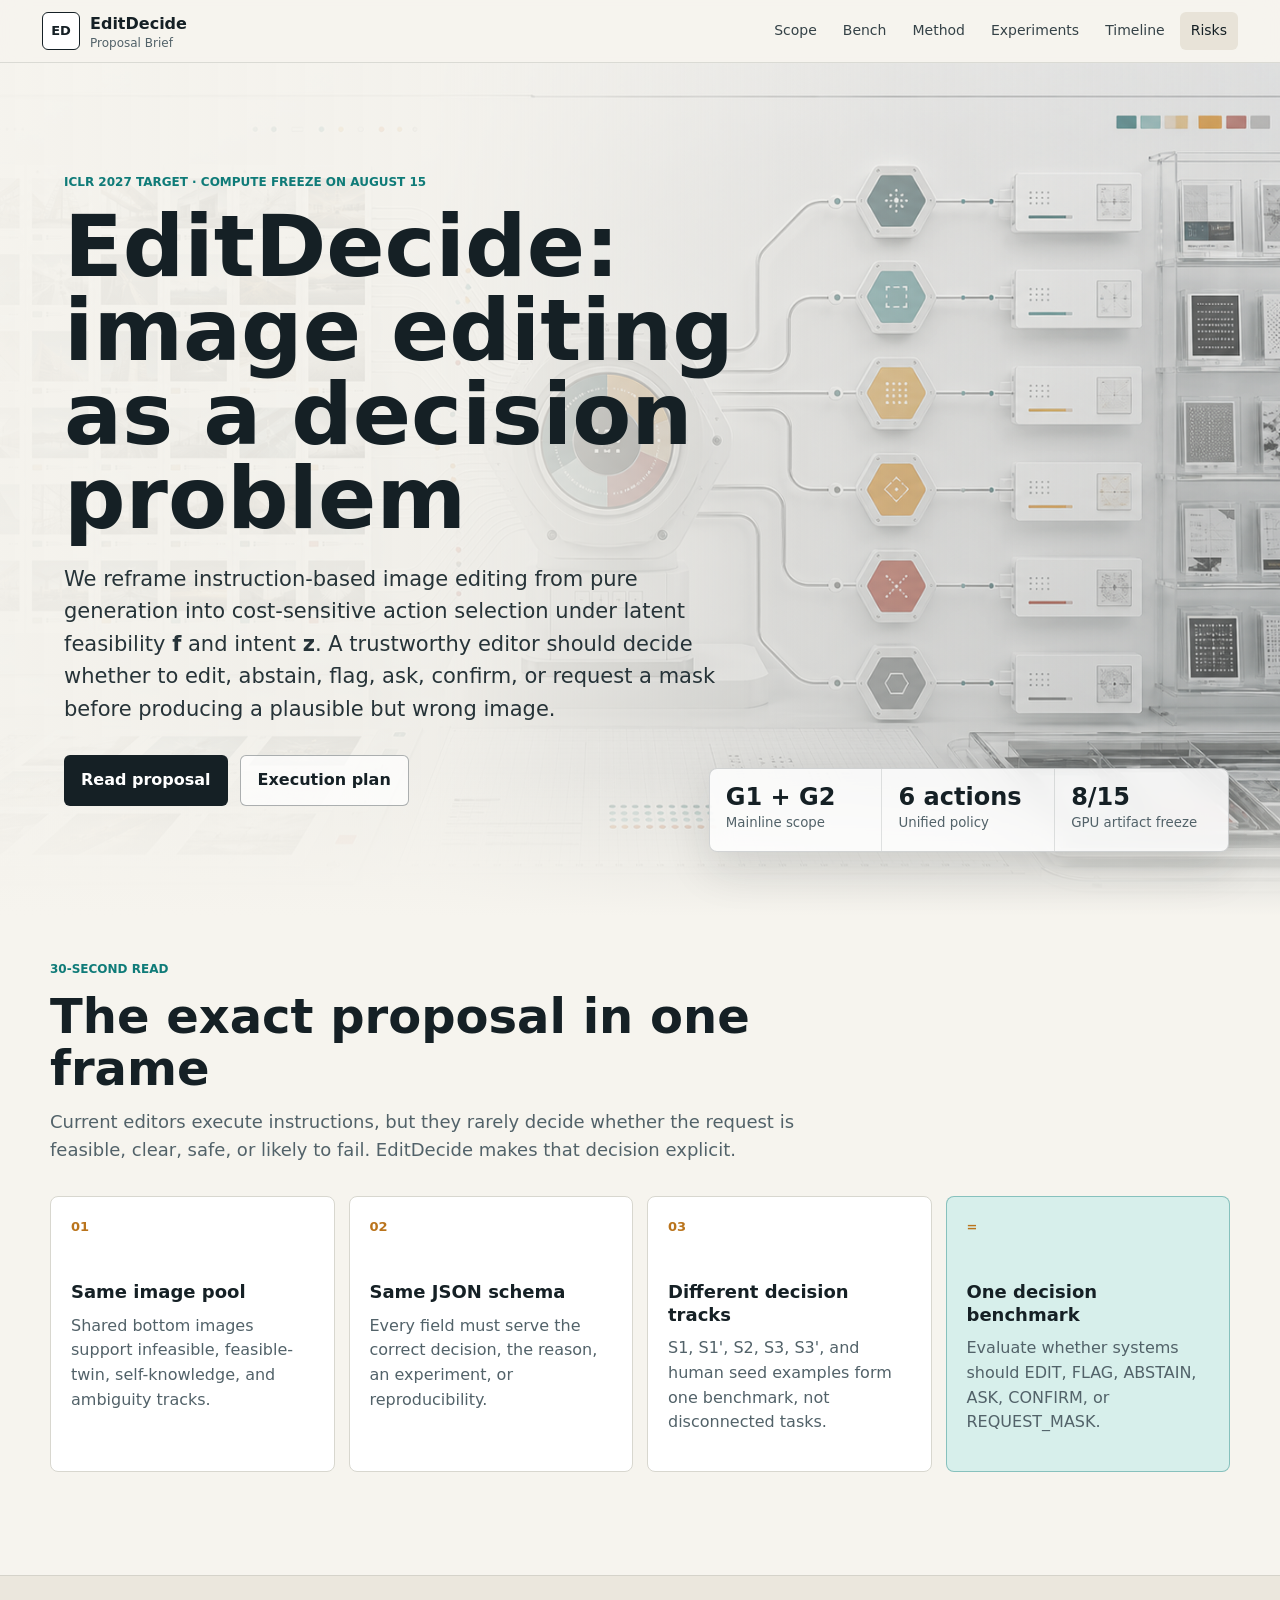
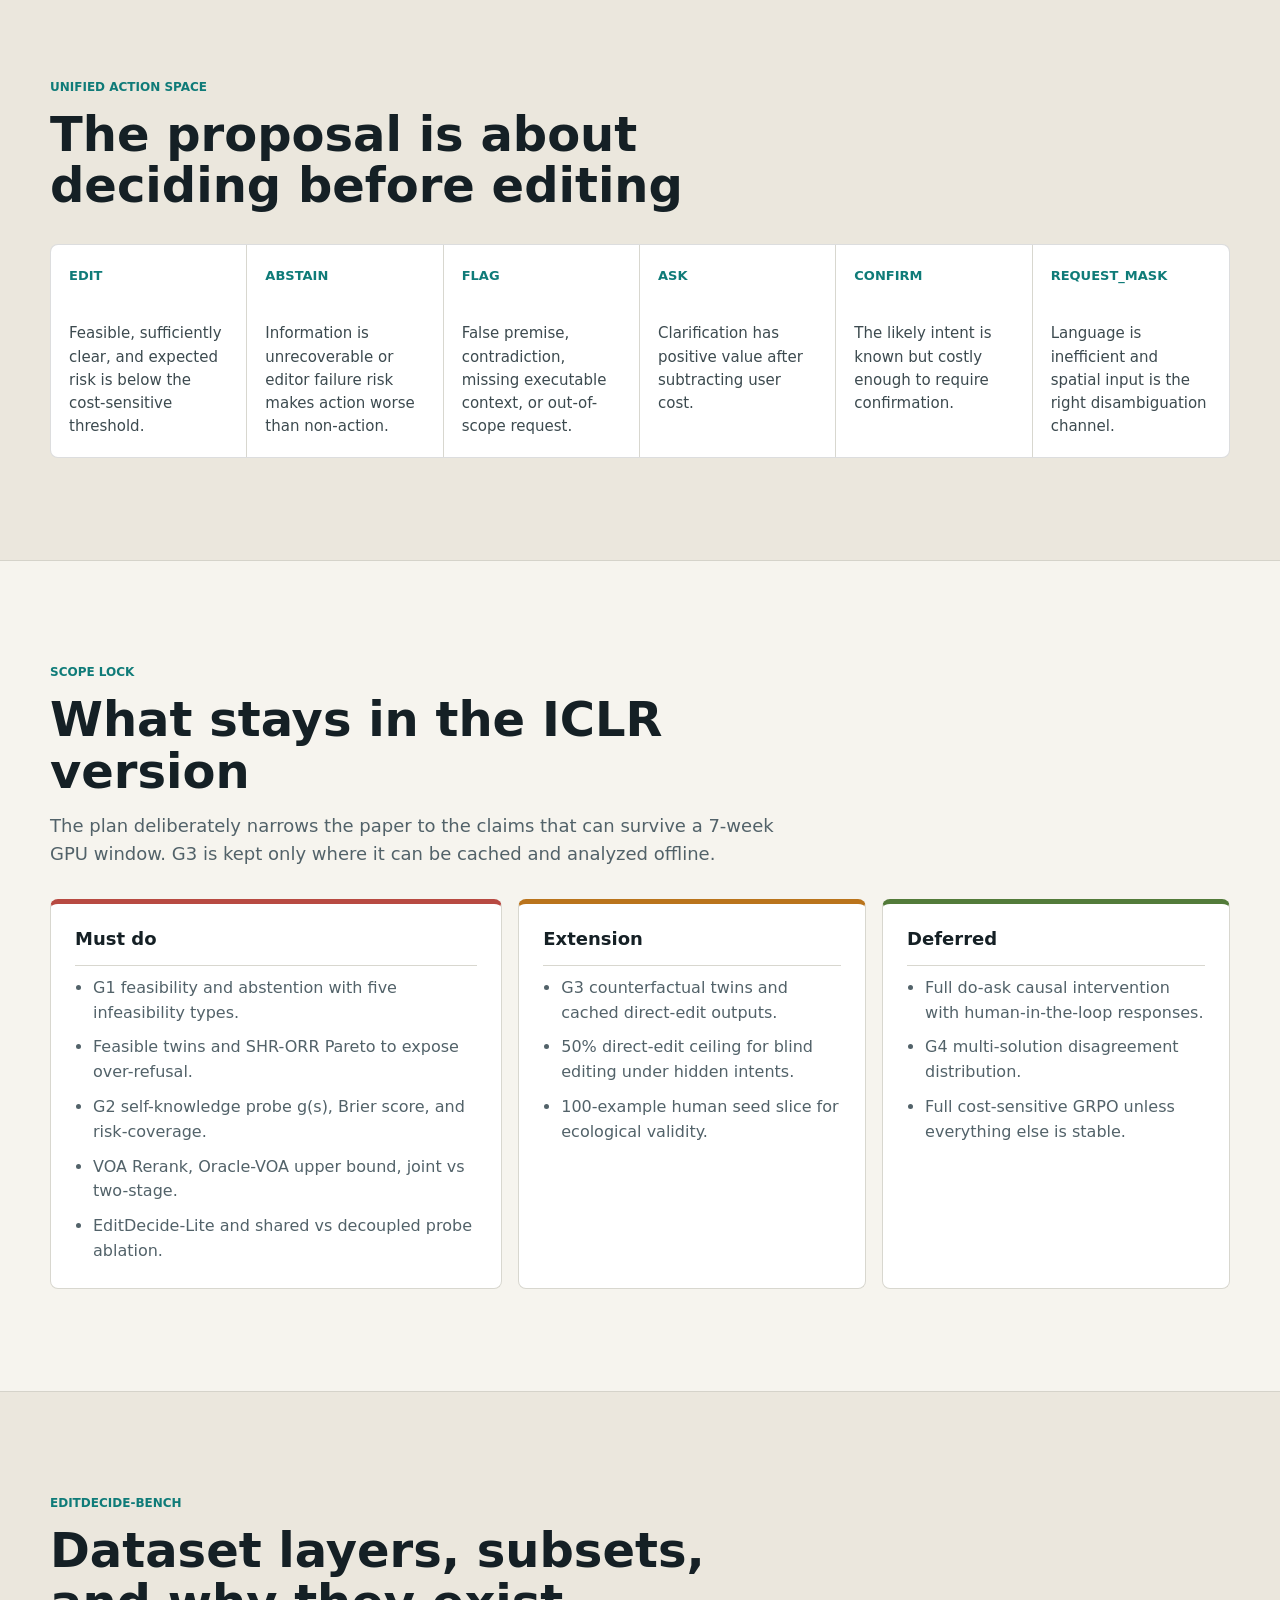
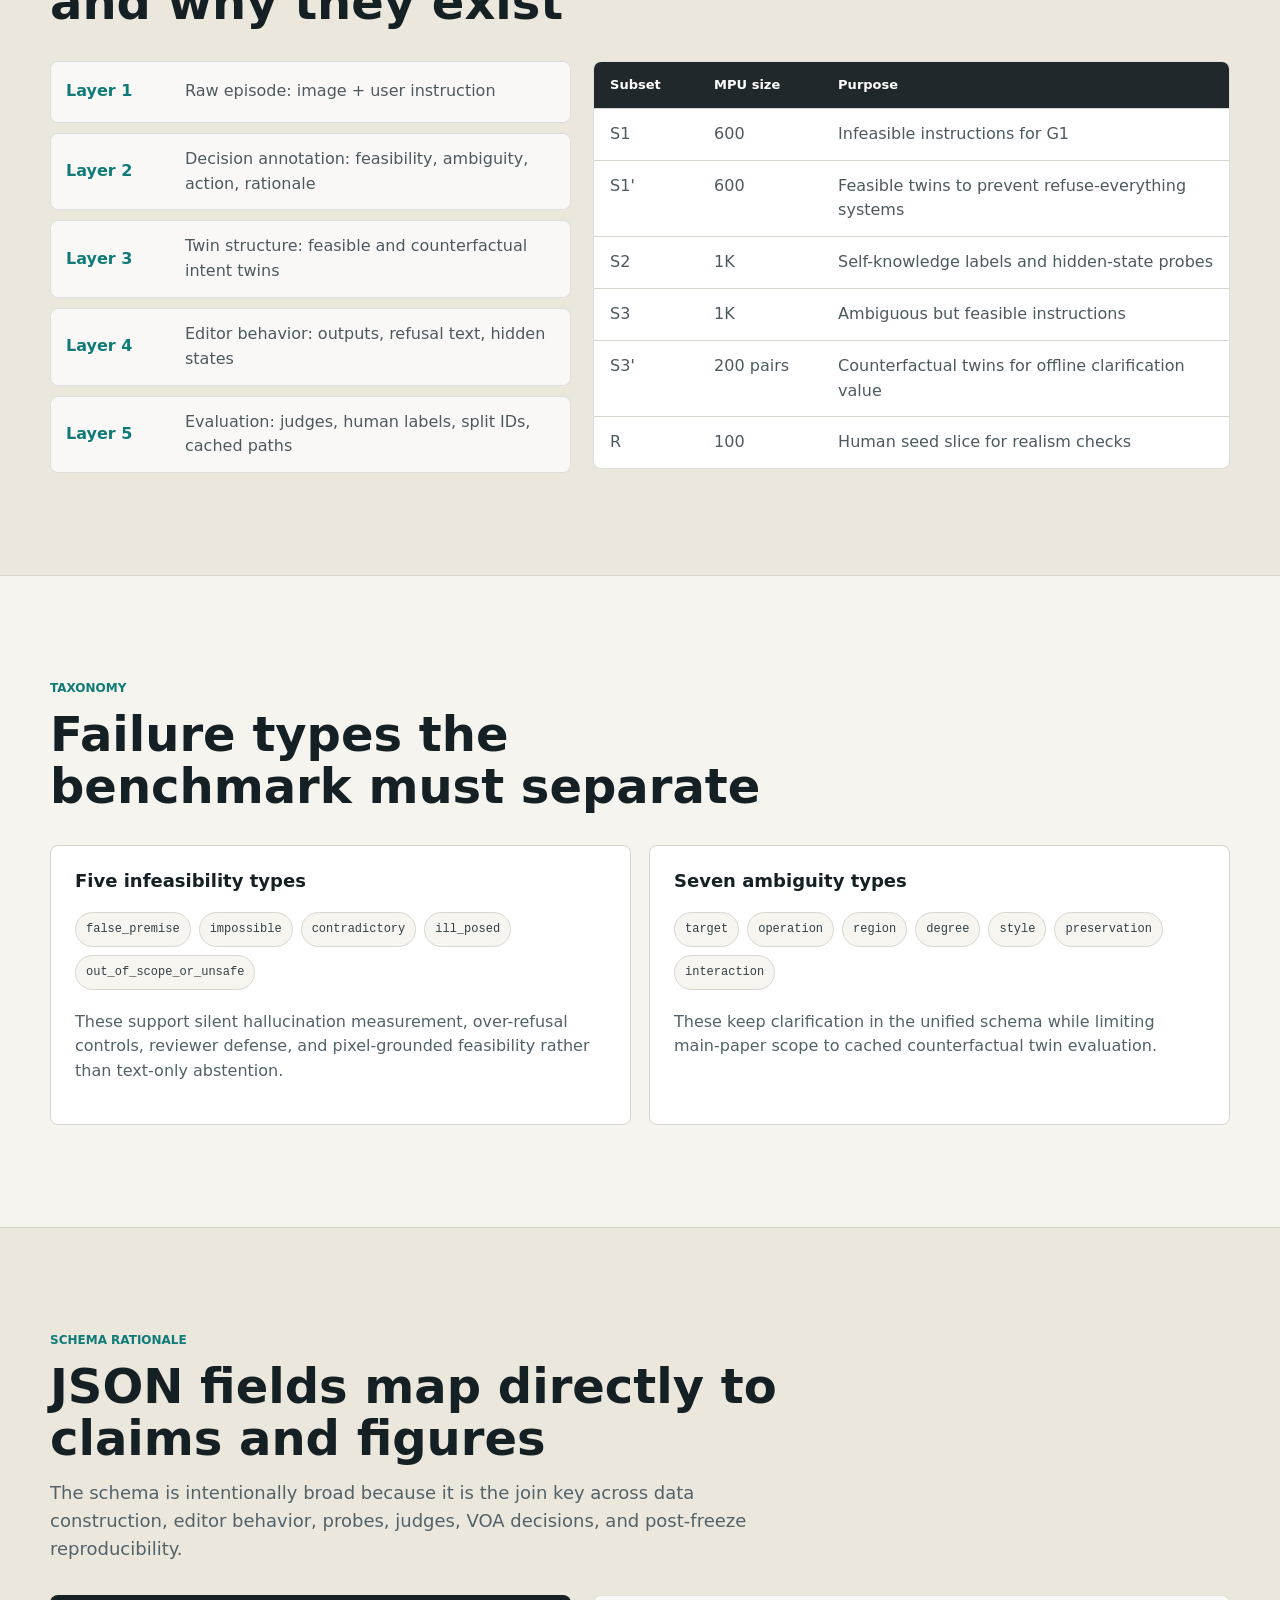
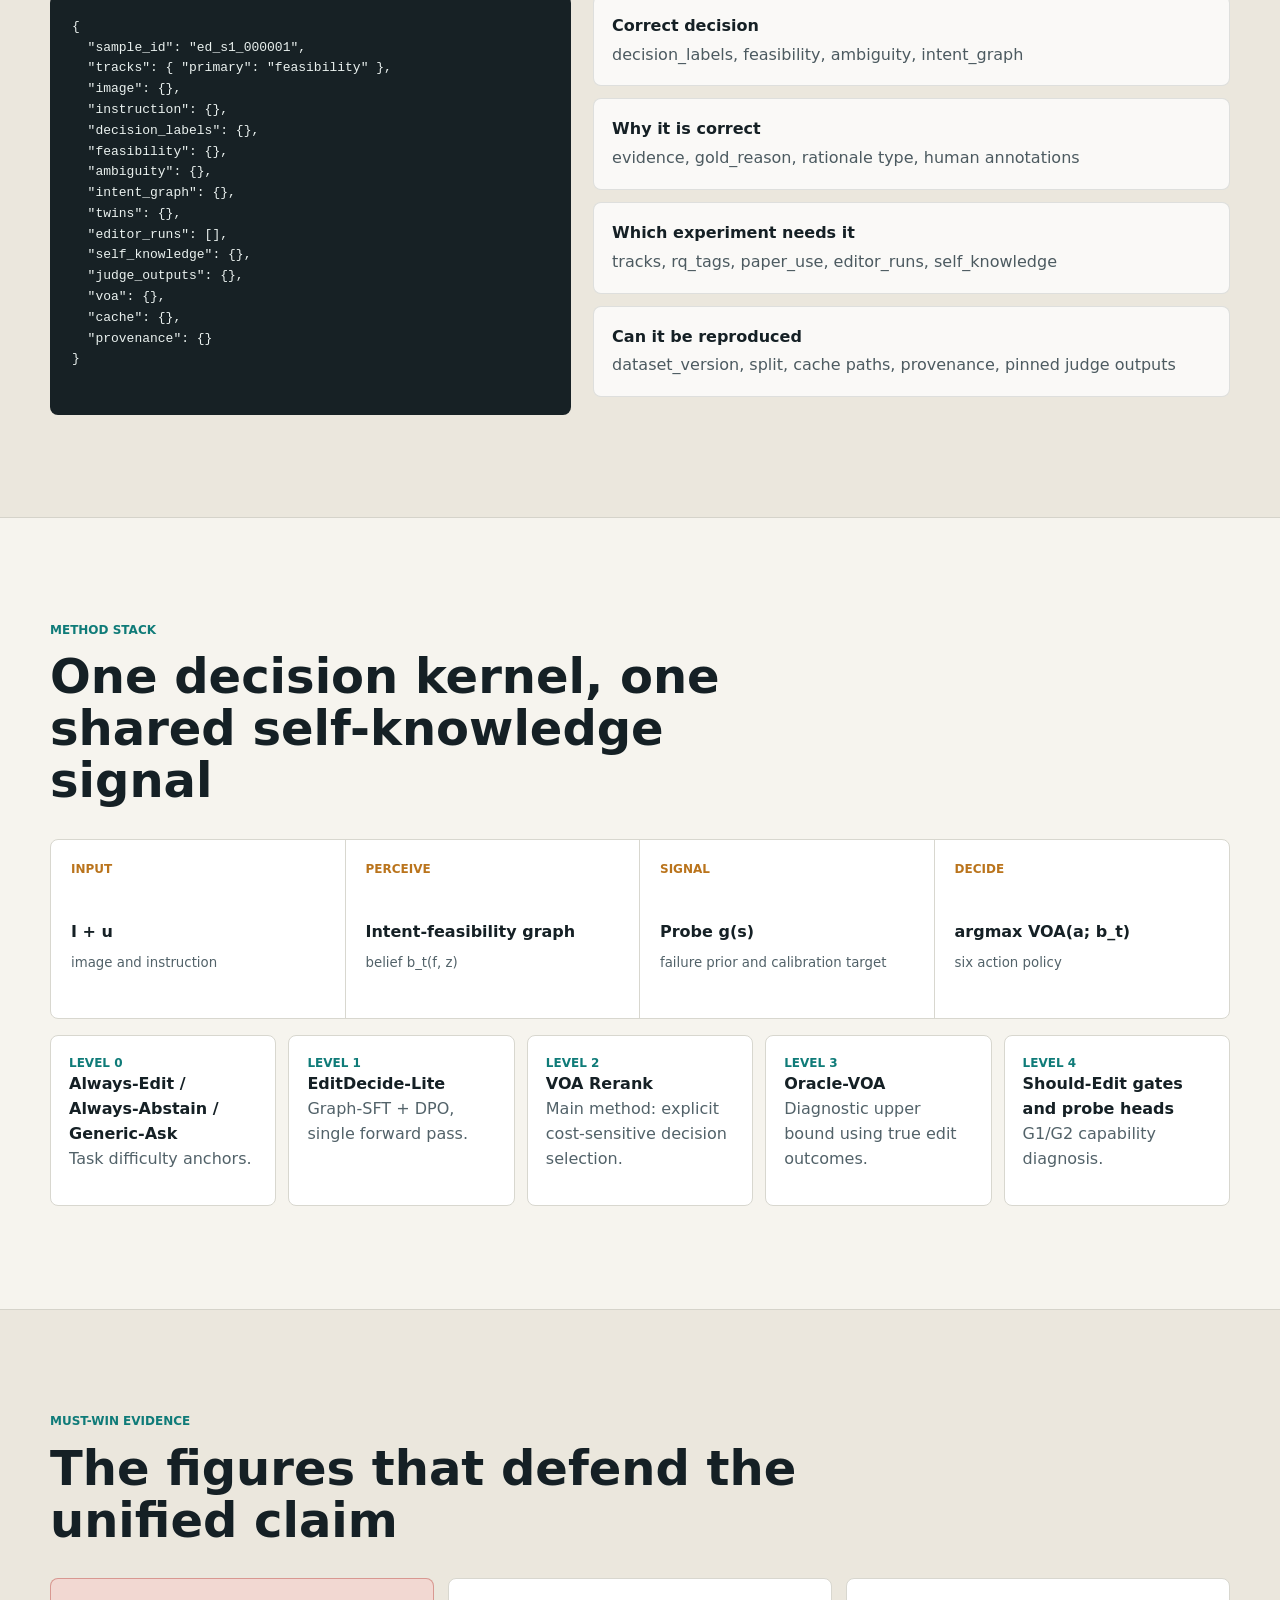
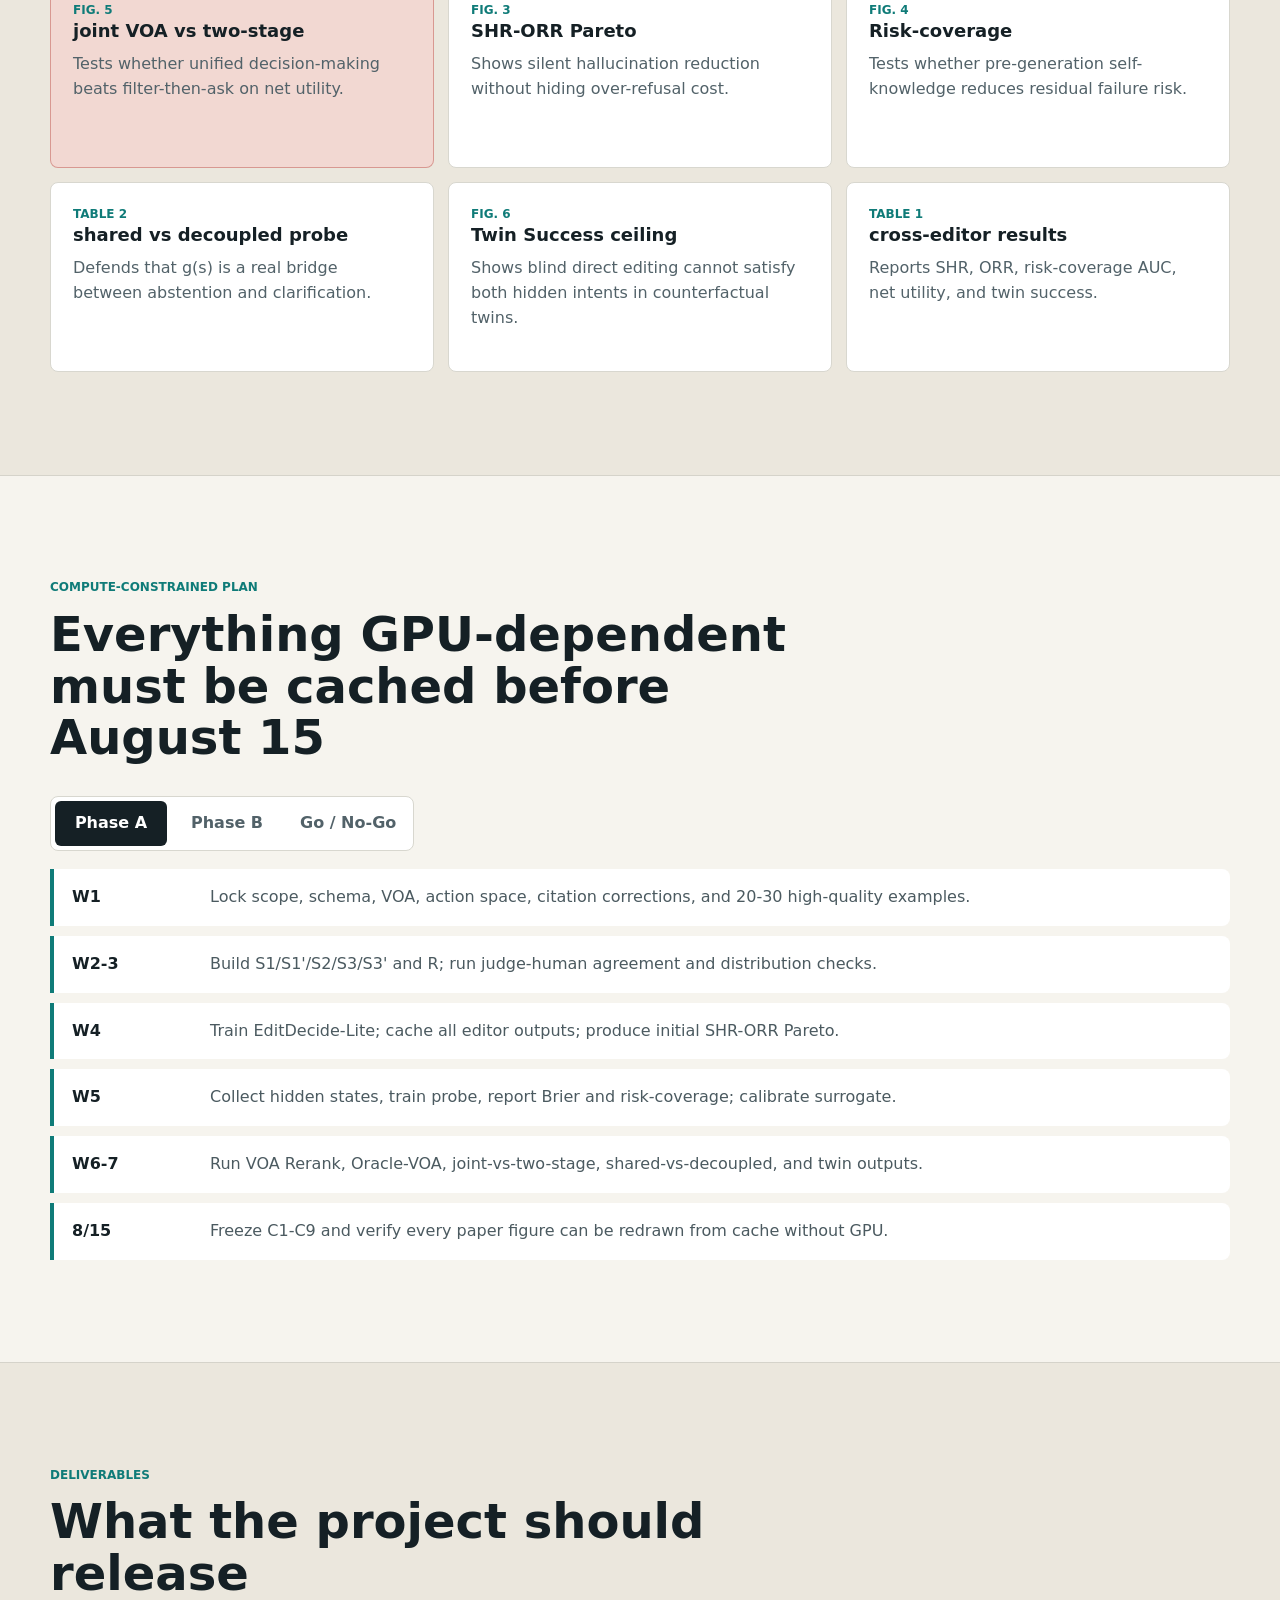
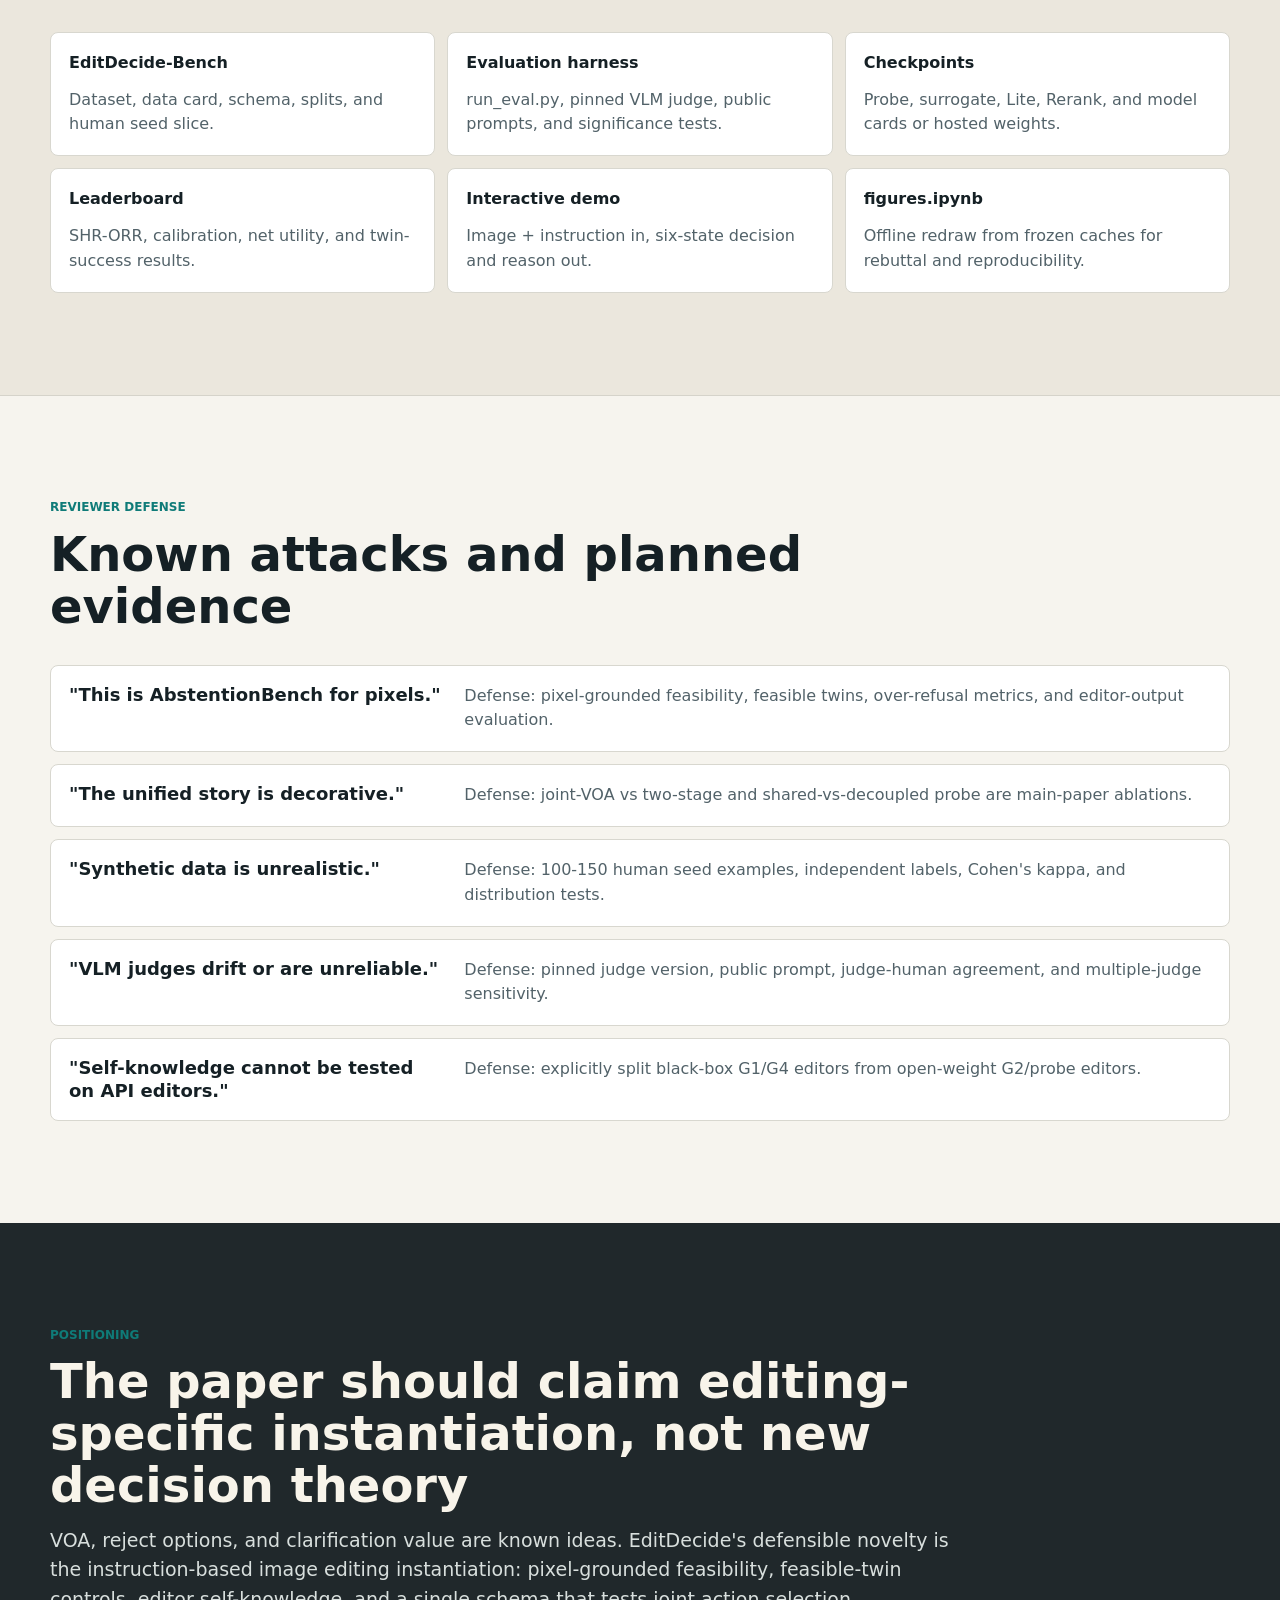
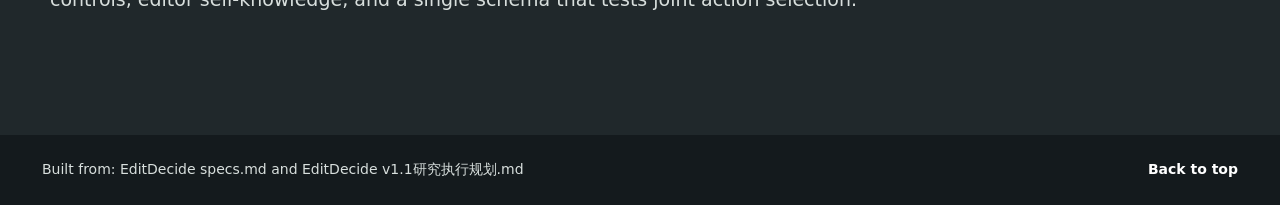
==== index.html @ 98b5509b "Publish EditDecide proposal site" ====
<!doctype html>
<html lang="en">
  <head>
    <meta charset="utf-8" />
    <meta name="viewport" content="width=device-width, initial-scale=1" />
    <title>EditDecide Proposal</title>
    <meta
      name="description"
      content="EditDecide proposal showcase: recasting instruction-based image editing as cost-sensitive decision-making."
    />
    <link rel="stylesheet" href="styles.css" />
  </head>
  <body>
    <header class="topbar">
      <a class="brand" href="#top" aria-label="EditDecide home">
        <span class="brand-mark">ED</span>
        <span>
          <strong>EditDecide</strong>
          <small>Proposal Brief</small>
        </span>
      </a>
      <nav class="nav" aria-label="Primary navigation">
        <a href="#scope">Scope</a>
        <a href="#bench">Bench</a>
        <a href="#method">Method</a>
        <a href="#experiments">Experiments</a>
        <a href="#timeline">Timeline</a>
        <a href="#risks">Risks</a>
      </nav>
      <button class="menu-button" type="button" aria-label="Open navigation" aria-expanded="false">
        <span></span><span></span><span></span>
      </button>
    </header>

    <main id="top">
      <section class="hero" aria-labelledby="hero-title">
        <img src="assets/editdecide-system-visual.png" alt="" class="hero-image" />
        <div class="hero-overlay"></div>
        <div class="hero-content">
          <p class="kicker">ICLR 2027 target · compute freeze on August 15</p>
          <h1 id="hero-title">EditDecide: image editing as a decision problem</h1>
          <p class="hero-copy">
            We reframe instruction-based image editing from pure generation into cost-sensitive
            action selection under latent feasibility <strong>f</strong> and intent <strong>z</strong>.
            A trustworthy editor should decide whether to edit, abstain, flag, ask, confirm, or
            request a mask before producing a plausible but wrong image.
          </p>
          <div class="hero-actions" aria-label="Proposal highlights">
            <a class="primary-link" href="#story">Read proposal</a>
            <a class="secondary-link" href="#timeline">Execution plan</a>
          </div>
        </div>
        <aside class="hero-panel" aria-label="Current project constraints">
          <div>
            <span class="metric">G1 + G2</span>
            <small>Mainline scope</small>
          </div>
          <div>
            <span class="metric">6 actions</span>
            <small>Unified policy</small>
          </div>
          <div>
            <span class="metric">8/15</span>
            <small>GPU artifact freeze</small>
          </div>
        </aside>
      </section>

      <section class="section section-tight" id="story">
        <div class="section-heading">
          <p class="eyebrow">30-second read</p>
          <h2>The exact proposal in one frame</h2>
          <p>
            Current editors execute instructions, but they rarely decide whether the request is
            feasible, clear, safe, or likely to fail. EditDecide makes that decision explicit.
          </p>
        </div>

        <div class="flow-grid" aria-label="EditDecide core formula">
          <div class="flow-card">
            <span class="flow-index">01</span>
            <h3>Same image pool</h3>
            <p>Shared bottom images support infeasible, feasible-twin, self-knowledge, and ambiguity tracks.</p>
          </div>
          <div class="flow-card">
            <span class="flow-index">02</span>
            <h3>Same JSON schema</h3>
            <p>Every field must serve the correct decision, the reason, an experiment, or reproducibility.</p>
          </div>
          <div class="flow-card">
            <span class="flow-index">03</span>
            <h3>Different decision tracks</h3>
            <p>S1, S1', S2, S3, S3', and human seed examples form one benchmark, not disconnected tasks.</p>
          </div>
          <div class="flow-card result">
            <span class="flow-index">=</span>
            <h3>One decision benchmark</h3>
            <p>Evaluate whether systems should EDIT, FLAG, ABSTAIN, ASK, CONFIRM, or REQUEST_MASK.</p>
          </div>
        </div>
      </section>

      <section class="section band" id="decision-space">
        <div class="section-heading">
          <p class="eyebrow">Unified action space</p>
          <h2>The proposal is about deciding before editing</h2>
        </div>
        <div class="action-map">
          <article>
            <span>EDIT</span>
            <p>Feasible, sufficiently clear, and expected risk is below the cost-sensitive threshold.</p>
          </article>
          <article>
            <span>ABSTAIN</span>
            <p>Information is unrecoverable or editor failure risk makes action worse than non-action.</p>
          </article>
          <article>
            <span>FLAG</span>
            <p>False premise, contradiction, missing executable context, or out-of-scope request.</p>
          </article>
          <article>
            <span>ASK</span>
            <p>Clarification has positive value after subtracting user cost.</p>
          </article>
          <article>
            <span>CONFIRM</span>
            <p>The likely intent is known but costly enough to require confirmation.</p>
          </article>
          <article>
            <span>REQUEST_MASK</span>
            <p>Language is inefficient and spatial input is the right disambiguation channel.</p>
          </article>
        </div>
      </section>

      <section class="section" id="scope">
        <div class="section-heading">
          <p class="eyebrow">Scope lock</p>
          <h2>What stays in the ICLR version</h2>
          <p>
            The plan deliberately narrows the paper to the claims that can survive a 7-week GPU window.
            G3 is kept only where it can be cached and analyzed offline.
          </p>
        </div>
        <div class="scope-board">
          <article class="scope-column must">
            <h3>Must do</h3>
            <ul>
              <li>G1 feasibility and abstention with five infeasibility types.</li>
              <li>Feasible twins and SHR-ORR Pareto to expose over-refusal.</li>
              <li>G2 self-knowledge probe g(s), Brier score, and risk-coverage.</li>
              <li>VOA Rerank, Oracle-VOA upper bound, joint vs two-stage.</li>
              <li>EditDecide-Lite and shared vs decoupled probe ablation.</li>
            </ul>
          </article>
          <article class="scope-column stretch">
            <h3>Extension</h3>
            <ul>
              <li>G3 counterfactual twins and cached direct-edit outputs.</li>
              <li>50% direct-edit ceiling for blind editing under hidden intents.</li>
              <li>100-example human seed slice for ecological validity.</li>
            </ul>
          </article>
          <article class="scope-column later">
            <h3>Deferred</h3>
            <ul>
              <li>Full do-ask causal intervention with human-in-the-loop responses.</li>
              <li>G4 multi-solution disagreement distribution.</li>
              <li>Full cost-sensitive GRPO unless everything else is stable.</li>
            </ul>
          </article>
        </div>
      </section>

      <section class="section band" id="bench">
        <div class="section-heading">
          <p class="eyebrow">EditDecide-Bench</p>
          <h2>Dataset layers, subsets, and why they exist</h2>
        </div>
        <div class="split-layout">
          <div class="layers">
            <div><strong>Layer 1</strong><span>Raw episode: image + user instruction</span></div>
            <div><strong>Layer 2</strong><span>Decision annotation: feasibility, ambiguity, action, rationale</span></div>
            <div><strong>Layer 3</strong><span>Twin structure: feasible and counterfactual intent twins</span></div>
            <div><strong>Layer 4</strong><span>Editor behavior: outputs, refusal text, hidden states</span></div>
            <div><strong>Layer 5</strong><span>Evaluation: judges, human labels, split IDs, cached paths</span></div>
          </div>
          <div class="subset-table" role="table" aria-label="Benchmark subsets">
            <div class="table-row table-head" role="row">
              <span>Subset</span><span>MPU size</span><span>Purpose</span>
            </div>
            <div class="table-row" role="row"><span>S1</span><span>600</span><span>Infeasible instructions for G1</span></div>
            <div class="table-row" role="row"><span>S1'</span><span>600</span><span>Feasible twins to prevent refuse-everything systems</span></div>
            <div class="table-row" role="row"><span>S2</span><span>1K</span><span>Self-knowledge labels and hidden-state probes</span></div>
            <div class="table-row" role="row"><span>S3</span><span>1K</span><span>Ambiguous but feasible instructions</span></div>
            <div class="table-row" role="row"><span>S3'</span><span>200 pairs</span><span>Counterfactual twins for offline clarification value</span></div>
            <div class="table-row" role="row"><span>R</span><span>100</span><span>Human seed slice for realism checks</span></div>
          </div>
        </div>
      </section>

      <section class="section" id="taxonomy">
        <div class="section-heading">
          <p class="eyebrow">Taxonomy</p>
          <h2>Failure types the benchmark must separate</h2>
        </div>
        <div class="taxonomy-grid">
          <article>
            <h3>Five infeasibility types</h3>
            <div class="pill-list">
              <span>false_premise</span>
              <span>impossible</span>
              <span>contradictory</span>
              <span>ill_posed</span>
              <span>out_of_scope_or_unsafe</span>
            </div>
            <p>
              These support silent hallucination measurement, over-refusal controls, reviewer defense,
              and pixel-grounded feasibility rather than text-only abstention.
            </p>
          </article>
          <article>
            <h3>Seven ambiguity types</h3>
            <div class="pill-list">
              <span>target</span>
              <span>operation</span>
              <span>region</span>
              <span>degree</span>
              <span>style</span>
              <span>preservation</span>
              <span>interaction</span>
            </div>
            <p>
              These keep clarification in the unified schema while limiting main-paper scope to cached
              counterfactual twin evaluation.
            </p>
          </article>
        </div>
      </section>

      <section class="section band" id="schema">
        <div class="section-heading">
          <p class="eyebrow">Schema rationale</p>
          <h2>JSON fields map directly to claims and figures</h2>
          <p>
            The schema is intentionally broad because it is the join key across data construction,
            editor behavior, probes, judges, VOA decisions, and post-freeze reproducibility.
          </p>
        </div>
        <div class="schema-layout">
          <pre><code>{
  "sample_id": "ed_s1_000001",
  "tracks": { "primary": "feasibility" },
  "image": {},
  "instruction": {},
  "decision_labels": {},
  "feasibility": {},
  "ambiguity": {},
  "intent_graph": {},
  "twins": {},
  "editor_runs": [],
  "self_knowledge": {},
  "judge_outputs": {},
  "voa": {},
  "cache": {},
  "provenance": {}
}</code></pre>
          <div class="schema-notes">
            <article><strong>Correct decision</strong><span>decision_labels, feasibility, ambiguity, intent_graph</span></article>
            <article><strong>Why it is correct</strong><span>evidence, gold_reason, rationale type, human annotations</span></article>
            <article><strong>Which experiment needs it</strong><span>tracks, rq_tags, paper_use, editor_runs, self_knowledge</span></article>
            <article><strong>Can it be reproduced</strong><span>dataset_version, split, cache paths, provenance, pinned judge outputs</span></article>
          </div>
        </div>
      </section>

      <section class="section" id="method">
        <div class="section-heading">
          <p class="eyebrow">Method stack</p>
          <h2>One decision kernel, one shared self-knowledge signal</h2>
        </div>
        <div class="method-pipeline" aria-label="EditDecide method pipeline">
          <div><span>Input</span><strong>I + u</strong><small>image and instruction</small></div>
          <div><span>Perceive</span><strong>Intent-feasibility graph</strong><small>belief b_t(f, z)</small></div>
          <div><span>Signal</span><strong>Probe g(s)</strong><small>failure prior and calibration target</small></div>
          <div><span>Decide</span><strong>argmax VOA(a; b_t)</strong><small>six action policy</small></div>
        </div>
        <div class="method-levels">
          <article><span>Level 0</span><strong>Always-Edit / Always-Abstain / Generic-Ask</strong><p>Task difficulty anchors.</p></article>
          <article><span>Level 1</span><strong>EditDecide-Lite</strong><p>Graph-SFT + DPO, single forward pass.</p></article>
          <article><span>Level 2</span><strong>VOA Rerank</strong><p>Main method: explicit cost-sensitive decision selection.</p></article>
          <article><span>Level 3</span><strong>Oracle-VOA</strong><p>Diagnostic upper bound using true edit outcomes.</p></article>
          <article><span>Level 4</span><strong>Should-Edit gates and probe heads</strong><p>G1/G2 capability diagnosis.</p></article>
        </div>
      </section>

      <section class="section band" id="experiments">
        <div class="section-heading">
          <p class="eyebrow">Must-win evidence</p>
          <h2>The figures that defend the unified claim</h2>
        </div>
        <div class="evidence-grid">
          <article class="evidence-card priority">
            <span>Fig. 5</span>
            <h3>joint VOA vs two-stage</h3>
            <p>Tests whether unified decision-making beats filter-then-ask on net utility.</p>
          </article>
          <article class="evidence-card">
            <span>Fig. 3</span>
            <h3>SHR-ORR Pareto</h3>
            <p>Shows silent hallucination reduction without hiding over-refusal cost.</p>
          </article>
          <article class="evidence-card">
            <span>Fig. 4</span>
            <h3>Risk-coverage</h3>
            <p>Tests whether pre-generation self-knowledge reduces residual failure risk.</p>
          </article>
          <article class="evidence-card">
            <span>Table 2</span>
            <h3>shared vs decoupled probe</h3>
            <p>Defends that g(s) is a real bridge between abstention and clarification.</p>
          </article>
          <article class="evidence-card">
            <span>Fig. 6</span>
            <h3>Twin Success ceiling</h3>
            <p>Shows blind direct editing cannot satisfy both hidden intents in counterfactual twins.</p>
          </article>
          <article class="evidence-card">
            <span>Table 1</span>
            <h3>cross-editor results</h3>
            <p>Reports SHR, ORR, risk-coverage AUC, net utility, and twin success.</p>
          </article>
        </div>
      </section>

      <section class="section" id="timeline">
        <div class="section-heading">
          <p class="eyebrow">Compute-constrained plan</p>
          <h2>Everything GPU-dependent must be cached before August 15</h2>
        </div>
        <div class="timeline-tabs" role="tablist" aria-label="Timeline phases">
          <button class="tab active" type="button" data-tab="phase-a" role="tab" aria-selected="true">Phase A</button>
          <button class="tab" type="button" data-tab="phase-b" role="tab" aria-selected="false">Phase B</button>
          <button class="tab" type="button" data-tab="checkpoints" role="tab" aria-selected="false">Go / No-Go</button>
        </div>
        <div class="tab-panel active" id="phase-a" role="tabpanel">
          <div class="timeline">
            <article><span>W1</span><p>Lock scope, schema, VOA, action space, citation corrections, and 20-30 high-quality examples.</p></article>
            <article><span>W2-3</span><p>Build S1/S1'/S2/S3/S3' and R; run judge-human agreement and distribution checks.</p></article>
            <article><span>W4</span><p>Train EditDecide-Lite; cache all editor outputs; produce initial SHR-ORR Pareto.</p></article>
            <article><span>W5</span><p>Collect hidden states, train probe, report Brier and risk-coverage; calibrate surrogate.</p></article>
            <article><span>W6-7</span><p>Run VOA Rerank, Oracle-VOA, joint-vs-two-stage, shared-vs-decoupled, and twin outputs.</p></article>
            <article><span>8/15</span><p>Freeze C1-C9 and verify every paper figure can be redrawn from cache without GPU.</p></article>
          </div>
        </div>
        <div class="tab-panel" id="phase-b" role="tabpanel">
          <div class="timeline">
            <article><span>8/15-8/22</span><p>Human-evaluation correlation, calibration finalization, and failure taxonomy.</p></article>
            <article><span>8/22-9/5</span><p>Counterfactual twin analysis, ablation write-up, and related-work comparison.</p></article>
            <article><span>9/5-9/18</span><p>Draft 9-page main paper, appendix, rebuttal bank, significance tests, and final figures.</p></article>
            <article><span>9/18-deadline</span><p>Internal review, page compression, OpenReview submission, and release preparation.</p></article>
          </div>
        </div>
        <div class="tab-panel" id="checkpoints" role="tabpanel">
          <div class="checkpoint-grid">
            <article><strong>W3</strong><span>Benchmark quality and judge kappa stable; otherwise shrink to G1 benchmark paper.</span></article>
            <article><strong>W4</strong><span>SOTA editors show meaningful SHR; otherwise move mainline toward G2.</span></article>
            <article><strong>W5</strong><span>Risk-coverage beats random, surrogate rho reaches target, C2-C4 run end-to-end.</span></article>
            <article><strong>W7</strong><span>VOA Rerank beats generic baselines and joint beats two-stage.</span></article>
            <article><strong>Mid-Sep</strong><span>Nine-page paper is focused and statistically defensible.</span></article>
          </div>
        </div>
      </section>

      <section class="section band" id="deliverables">
        <div class="section-heading">
          <p class="eyebrow">Deliverables</p>
          <h2>What the project should release</h2>
        </div>
        <div class="deliverable-grid">
          <article><strong>EditDecide-Bench</strong><span>Dataset, data card, schema, splits, and human seed slice.</span></article>
          <article><strong>Evaluation harness</strong><span>run_eval.py, pinned VLM judge, public prompts, and significance tests.</span></article>
          <article><strong>Checkpoints</strong><span>Probe, surrogate, Lite, Rerank, and model cards or hosted weights.</span></article>
          <article><strong>Leaderboard</strong><span>SHR-ORR, calibration, net utility, and twin-success results.</span></article>
          <article><strong>Interactive demo</strong><span>Image + instruction in, six-state decision and reason out.</span></article>
          <article><strong>figures.ipynb</strong><span>Offline redraw from frozen caches for rebuttal and reproducibility.</span></article>
        </div>
      </section>

      <section class="section" id="risks">
        <div class="section-heading">
          <p class="eyebrow">Reviewer defense</p>
          <h2>Known attacks and planned evidence</h2>
        </div>
        <div class="risk-list">
          <article>
            <h3>"This is AbstentionBench for pixels."</h3>
            <p>Defense: pixel-grounded feasibility, feasible twins, over-refusal metrics, and editor-output evaluation.</p>
          </article>
          <article>
            <h3>"The unified story is decorative."</h3>
            <p>Defense: joint-VOA vs two-stage and shared-vs-decoupled probe are main-paper ablations.</p>
          </article>
          <article>
            <h3>"Synthetic data is unrealistic."</h3>
            <p>Defense: 100-150 human seed examples, independent labels, Cohen's kappa, and distribution tests.</p>
          </article>
          <article>
            <h3>"VLM judges drift or are unreliable."</h3>
            <p>Defense: pinned judge version, public prompt, judge-human agreement, and multiple-judge sensitivity.</p>
          </article>
          <article>
            <h3>"Self-knowledge cannot be tested on API editors."</h3>
            <p>Defense: explicitly split black-box G1/G4 editors from open-weight G2/probe editors.</p>
          </article>
        </div>
      </section>

      <section class="section final-band">
        <div class="final-copy">
          <p class="eyebrow">Positioning</p>
          <h2>The paper should claim editing-specific instantiation, not new decision theory</h2>
          <p>
            VOA, reject options, and clarification value are known ideas. EditDecide's defensible novelty is
            the instruction-based image editing instantiation: pixel-grounded feasibility, feasible-twin
            controls, editor self-knowledge, and a single schema that tests joint action selection.
          </p>
        </div>
      </section>
    </main>

    <footer class="footer">
      <span>Built from: EditDecide specs.md and EditDecide v1.1研究执行规划.md</span>
      <a href="#top">Back to top</a>
    </footer>

    <script src="script.js"></script>
  </body>
</html>
---- styles.css ----
:root {
  --ink: #152025;
  --muted: #526269;
  --paper: #f6f4ee;
  --surface: #ffffff;
  --line: #d8d7cf;
  --graphite: #20282b;
  --teal: #0f7b78;
  --teal-soft: #d7efeb;
  --amber: #ba741c;
  --amber-soft: #f4dfbd;
  --red: #b84a42;
  --red-soft: #f2d8d2;
  --violet: #6f5a8e;
  --green: #537b3a;
  --shadow: 0 18px 45px rgba(26, 31, 34, 0.12);
  --radius: 8px;
  --max: 1180px;
}

* {
  box-sizing: border-box;
}

html {
  scroll-behavior: smooth;
}

body {
  margin: 0;
  font-family:
    Inter, ui-sans-serif, system-ui, -apple-system, BlinkMacSystemFont, "Segoe UI",
    sans-serif;
  color: var(--ink);
  background: var(--paper);
  line-height: 1.55;
}

a {
  color: inherit;
  text-decoration: none;
}

strong {
  font-weight: 720;
}

.topbar {
  position: sticky;
  top: 0;
  z-index: 30;
  display: flex;
  align-items: center;
  justify-content: space-between;
  gap: 24px;
  padding: 12px clamp(18px, 4vw, 42px);
  background: rgba(246, 244, 238, 0.92);
  border-bottom: 1px solid rgba(21, 32, 37, 0.12);
  backdrop-filter: blur(14px);
}

.brand {
  display: flex;
  align-items: center;
  gap: 10px;
  min-width: 190px;
}

.brand-mark {
  display: grid;
  width: 38px;
  height: 38px;
  place-items: center;
  border: 1px solid var(--ink);
  border-radius: 6px;
  background: var(--surface);
  font-size: 13px;
  font-weight: 800;
}

.brand strong,
.brand small {
  display: block;
}

.brand small {
  color: var(--muted);
  font-size: 12px;
  line-height: 1.1;
}

.nav {
  display: flex;
  align-items: center;
  gap: 4px;
}

.nav a {
  border-radius: 6px;
  color: #354247;
  font-size: 14px;
  padding: 8px 11px;
}

.nav a:hover,
.nav a.active {
  background: #e8e3d8;
  color: var(--ink);
}

.menu-button {
  display: none;
  width: 42px;
  height: 42px;
  border: 1px solid var(--line);
  border-radius: 6px;
  background: var(--surface);
  padding: 10px;
}

.menu-button span {
  display: block;
  height: 2px;
  margin: 5px 0;
  background: var(--ink);
}

.hero {
  position: relative;
  min-height: calc(100vh - 64px);
  overflow: hidden;
  display: grid;
  align-items: center;
  padding: clamp(54px, 9vw, 110px) clamp(20px, 5vw, 68px);
}

.hero::after {
  position: absolute;
  left: 0;
  right: 0;
  bottom: 0;
  height: 16vh;
  content: "";
  background: linear-gradient(180deg, rgba(246, 244, 238, 0), var(--paper));
}

.hero-image {
  position: absolute;
  inset: 0;
  width: 100%;
  height: 100%;
  object-fit: cover;
  object-position: 64% center;
  filter: saturate(0.96) contrast(1.04);
}

.hero-overlay {
  position: absolute;
  inset: 0;
  background:
    linear-gradient(90deg, rgba(246, 244, 238, 0.96) 0%, rgba(246, 244, 238, 0.9) 34%, rgba(246, 244, 238, 0.42) 68%, rgba(246, 244, 238, 0.2) 100%),
    linear-gradient(180deg, rgba(21, 32, 37, 0.08), rgba(21, 32, 37, 0.22));
}

.hero-content {
  position: relative;
  z-index: 2;
  max-width: 720px;
}

.kicker,
.eyebrow {
  margin: 0 0 12px;
  color: var(--teal);
  font-size: 12px;
  font-weight: 800;
  letter-spacing: 0;
  text-transform: uppercase;
}

h1,
h2,
h3,
p {
  margin-top: 0;
}

h1 {
  max-width: 780px;
  margin-bottom: 22px;
  font-size: clamp(42px, 8vw, 86px);
  line-height: 0.98;
  letter-spacing: 0;
}

h2 {
  margin-bottom: 14px;
  font-size: clamp(30px, 4vw, 48px);
  line-height: 1.08;
  letter-spacing: 0;
}

h3 {
  margin-bottom: 10px;
  font-size: 18px;
  line-height: 1.24;
  letter-spacing: 0;
}

.hero-copy {
  max-width: 670px;
  color: #263338;
  font-size: clamp(17px, 2.2vw, 21px);
}

.hero-actions {
  display: flex;
  flex-wrap: wrap;
  gap: 12px;
  margin-top: 30px;
}

.primary-link,
.secondary-link {
  display: inline-flex;
  align-items: center;
  min-height: 46px;
  border-radius: 6px;
  padding: 12px 17px;
  font-weight: 750;
}

.primary-link {
  background: var(--ink);
  color: #fff;
}

.secondary-link {
  border: 1px solid rgba(21, 32, 37, 0.35);
  background: rgba(255, 255, 255, 0.72);
}

.hero-panel {
  position: absolute;
  z-index: 3;
  right: clamp(18px, 4vw, 54px);
  bottom: clamp(24px, 5vw, 70px);
  display: grid;
  grid-template-columns: repeat(3, minmax(110px, 1fr));
  width: min(520px, calc(100% - 36px));
  overflow: hidden;
  border: 1px solid rgba(21, 32, 37, 0.18);
  border-radius: var(--radius);
  background: rgba(255, 255, 255, 0.84);
  box-shadow: var(--shadow);
  backdrop-filter: blur(12px);
}

.hero-panel div {
  padding: 16px;
  border-right: 1px solid rgba(21, 32, 37, 0.12);
}

.hero-panel div:last-child {
  border-right: 0;
}

.metric {
  display: block;
  font-size: 24px;
  font-weight: 820;
  line-height: 1.05;
}

.hero-panel small {
  color: var(--muted);
}

.section {
  width: min(var(--max), calc(100% - 36px));
  margin: 0 auto;
  padding: clamp(66px, 8vw, 104px) 0;
}

.section-tight {
  padding-top: 44px;
}

.band {
  width: 100%;
  max-width: none;
  padding-left: max(18px, calc((100vw - var(--max)) / 2));
  padding-right: max(18px, calc((100vw - var(--max)) / 2));
  background: #ebe7dd;
  border-top: 1px solid rgba(21, 32, 37, 0.1);
  border-bottom: 1px solid rgba(21, 32, 37, 0.1);
}

.section-heading {
  max-width: 760px;
  margin-bottom: 32px;
}

.section-heading p:not(.eyebrow) {
  color: var(--muted);
  font-size: 18px;
}

.flow-grid {
  display: grid;
  grid-template-columns: repeat(4, minmax(0, 1fr));
  gap: 14px;
}

.flow-card,
.scope-column,
.taxonomy-grid article,
.evidence-card,
.risk-list article,
.deliverable-grid article,
.method-levels article {
  border: 1px solid var(--line);
  border-radius: var(--radius);
  background: var(--surface);
}

.flow-card {
  min-height: 214px;
  padding: 20px;
}

.flow-card.result {
  border-color: rgba(15, 123, 120, 0.4);
  background: var(--teal-soft);
}

.flow-index {
  display: block;
  margin-bottom: 44px;
  color: var(--amber);
  font-size: 13px;
  font-weight: 850;
}

.flow-card p,
.scope-column li,
.taxonomy-grid p,
.evidence-card p,
.risk-list p,
.deliverable-grid span,
.method-levels p {
  color: var(--muted);
}

.action-map {
  display: grid;
  grid-template-columns: repeat(6, minmax(0, 1fr));
  border: 1px solid rgba(21, 32, 37, 0.15);
  border-radius: var(--radius);
  overflow: hidden;
  background: var(--surface);
}

.action-map article {
  min-height: 190px;
  padding: 18px;
  border-right: 1px solid var(--line);
}

.action-map article:last-child {
  border-right: 0;
}

.action-map span {
  display: inline-block;
  margin-bottom: 36px;
  color: var(--teal);
  font-size: 13px;
  font-weight: 850;
}

.action-map p {
  margin-bottom: 0;
  color: #3c4a4f;
  font-size: 15px;
}

.scope-board {
  display: grid;
  grid-template-columns: 1.3fr 1fr 1fr;
  gap: 16px;
}

.scope-column {
  padding: 24px;
}

.scope-column h3 {
  padding-bottom: 14px;
  border-bottom: 1px solid var(--line);
}

.scope-column ul {
  margin: 0;
  padding-left: 18px;
}

.scope-column li + li {
  margin-top: 10px;
}

.scope-column.must {
  border-top: 5px solid var(--red);
}

.scope-column.stretch {
  border-top: 5px solid var(--amber);
}

.scope-column.later {
  border-top: 5px solid var(--green);
}

.split-layout,
.schema-layout {
  display: grid;
  grid-template-columns: 0.9fr 1.1fr;
  gap: 22px;
  align-items: start;
}

.layers {
  display: grid;
  gap: 10px;
}

.layers div {
  display: grid;
  grid-template-columns: 105px 1fr;
  gap: 14px;
  min-height: 62px;
  align-items: center;
  border: 1px solid rgba(21, 32, 37, 0.12);
  border-radius: var(--radius);
  background: rgba(255, 255, 255, 0.72);
  padding: 13px 15px;
}

.layers strong {
  color: var(--teal);
}

.layers span,
.table-row span,
.schema-notes span {
  color: #4c5a60;
}

.subset-table {
  overflow: hidden;
  border: 1px solid rgba(21, 32, 37, 0.15);
  border-radius: var(--radius);
  background: var(--surface);
}

.table-row {
  display: grid;
  grid-template-columns: 90px 110px 1fr;
  gap: 14px;
  padding: 13px 16px;
  border-bottom: 1px solid var(--line);
}

.table-row:last-child {
  border-bottom: 0;
}

.table-head {
  background: var(--graphite);
}

.table-head span {
  color: #fff;
  font-size: 13px;
  font-weight: 850;
}

.taxonomy-grid {
  display: grid;
  grid-template-columns: repeat(2, minmax(0, 1fr));
  gap: 18px;
}

.taxonomy-grid article {
  padding: 24px;
}

.pill-list {
  display: flex;
  flex-wrap: wrap;
  gap: 8px;
  margin: 20px 0;
}

.pill-list span {
  border: 1px solid var(--line);
  border-radius: 999px;
  background: #f7f5f0;
  padding: 7px 10px;
  color: #314046;
  font-family: ui-monospace, SFMono-Regular, Menlo, Monaco, Consolas, "Liberation Mono", monospace;
  font-size: 12px;
}

pre {
  min-height: 420px;
  margin: 0;
  overflow: auto;
  border-radius: var(--radius);
  background: #172125;
  color: #eaf1ef;
  padding: 22px;
  font-size: 13px;
  line-height: 1.6;
}

.schema-notes {
  display: grid;
  gap: 12px;
}

.schema-notes article {
  display: grid;
  gap: 4px;
  border: 1px solid rgba(21, 32, 37, 0.12);
  border-radius: var(--radius);
  background: rgba(255, 255, 255, 0.75);
  padding: 18px;
}

.method-pipeline {
  display: grid;
  grid-template-columns: repeat(4, minmax(0, 1fr));
  gap: 0;
  overflow: hidden;
  border: 1px solid var(--line);
  border-radius: var(--radius);
  background: var(--surface);
}

.method-pipeline div {
  min-height: 178px;
  padding: 20px;
  border-right: 1px solid var(--line);
}

.method-pipeline div:last-child {
  border-right: 0;
}

.method-pipeline span {
  display: block;
  margin-bottom: 42px;
  color: var(--amber);
  font-size: 12px;
  font-weight: 850;
  text-transform: uppercase;
}

.method-pipeline strong,
.method-pipeline small {
  display: block;
}

.method-pipeline small {
  margin-top: 8px;
  color: var(--muted);
}

.method-levels {
  display: grid;
  grid-template-columns: repeat(5, minmax(0, 1fr));
  gap: 12px;
  margin-top: 16px;
}

.method-levels article {
  padding: 18px;
}

.method-levels span,
.evidence-card span {
  display: block;
  color: var(--teal);
  font-size: 12px;
  font-weight: 850;
  text-transform: uppercase;
}

.evidence-grid {
  display: grid;
  grid-template-columns: repeat(3, minmax(0, 1fr));
  gap: 14px;
}

.evidence-card {
  min-height: 190px;
  padding: 22px;
}

.evidence-card.priority {
  background: var(--red-soft);
  border-color: rgba(184, 74, 66, 0.45);
}

.timeline-tabs {
  display: inline-flex;
  gap: 4px;
  margin-bottom: 18px;
  border: 1px solid var(--line);
  border-radius: var(--radius);
  background: var(--surface);
  padding: 4px;
}

.tab {
  min-width: 112px;
  border: 0;
  border-radius: 6px;
  background: transparent;
  color: var(--muted);
  cursor: pointer;
  font: inherit;
  font-weight: 760;
  padding: 10px 13px;
}

.tab.active {
  background: var(--ink);
  color: #fff;
}

.tab-panel {
  display: none;
}

.tab-panel.active {
  display: block;
}

.timeline {
  display: grid;
  gap: 10px;
}

.timeline article {
  display: grid;
  grid-template-columns: 120px 1fr;
  gap: 18px;
  align-items: start;
  border-left: 4px solid var(--teal);
  background: var(--surface);
  border-radius: 0 var(--radius) var(--radius) 0;
  padding: 16px 18px;
}

.timeline span {
  font-weight: 850;
}

.timeline p {
  margin-bottom: 0;
  color: #4b5a60;
}

.checkpoint-grid,
.deliverable-grid {
  display: grid;
  grid-template-columns: repeat(3, minmax(0, 1fr));
  gap: 12px;
}

.checkpoint-grid article,
.deliverable-grid article {
  min-height: 120px;
  border: 1px solid var(--line);
  border-radius: var(--radius);
  background: var(--surface);
  padding: 18px;
}

.checkpoint-grid strong,
.deliverable-grid strong {
  display: block;
  margin-bottom: 12px;
}

.checkpoint-grid span,
.deliverable-grid span {
  display: block;
}

.risk-list {
  display: grid;
  gap: 12px;
}

.risk-list article {
  display: grid;
  grid-template-columns: minmax(240px, 0.5fr) 1fr;
  gap: 22px;
  align-items: start;
  padding: 18px;
}

.risk-list h3,
.risk-list p {
  margin-bottom: 0;
}

.final-band {
  width: 100%;
  max-width: none;
  margin: 0;
  padding-left: max(18px, calc((100vw - var(--max)) / 2));
  padding-right: max(18px, calc((100vw - var(--max)) / 2));
  background: var(--graphite);
  color: #f8f4ea;
}

.final-copy {
  max-width: 900px;
}

.final-copy p:not(.eyebrow) {
  color: #d8dfdd;
  font-size: 19px;
}

.footer {
  display: flex;
  justify-content: space-between;
  gap: 20px;
  padding: 24px clamp(18px, 4vw, 42px);
  background: #141a1d;
  color: #d8dfdd;
  font-size: 14px;
}

.footer a {
  color: #fff;
  font-weight: 780;
}

@media (max-width: 1100px) {
  .flow-grid,
  .action-map,
  .method-pipeline,
  .method-levels {
    grid-template-columns: repeat(2, minmax(0, 1fr));
  }

  .action-map article,
  .method-pipeline div {
    border-bottom: 1px solid var(--line);
  }

  .action-map article:nth-child(2n),
  .method-pipeline div:nth-child(2n) {
    border-right: 0;
  }

  .evidence-grid,
  .checkpoint-grid,
  .deliverable-grid {
    grid-template-columns: repeat(2, minmax(0, 1fr));
  }

  .split-layout,
  .schema-layout,
  .scope-board {
    grid-template-columns: 1fr;
  }
}

@media (max-width: 820px) {
  .nav {
    position: fixed;
    top: 63px;
    left: 12px;
    right: 12px;
    display: none;
    flex-direction: column;
    align-items: stretch;
    border: 1px solid var(--line);
    border-radius: var(--radius);
    background: var(--surface);
    padding: 8px;
    box-shadow: var(--shadow);
  }

  .nav.open {
    display: flex;
  }

  .nav a {
    padding: 12px;
  }

  .menu-button {
    display: block;
  }

  .hero {
    min-height: 760px;
    align-items: start;
    padding-top: 56px;
  }

  .hero-overlay {
    background:
      linear-gradient(180deg, rgba(246, 244, 238, 0.98) 0%, rgba(246, 244, 238, 0.9) 48%, rgba(246, 244, 238, 0.5) 100%),
      rgba(246, 244, 238, 0.4);
  }

  .hero-panel {
    left: 18px;
    right: 18px;
    grid-template-columns: 1fr;
  }

  .hero-panel div {
    border-right: 0;
    border-bottom: 1px solid rgba(21, 32, 37, 0.12);
  }

  .hero-panel div:last-child {
    border-bottom: 0;
  }

  .taxonomy-grid,
  .flow-grid,
  .action-map,
  .method-pipeline,
  .method-levels,
  .evidence-grid,
  .checkpoint-grid,
  .deliverable-grid {
    grid-template-columns: 1fr;
  }

  .action-map article,
  .method-pipeline div {
    border-right: 0;
  }

  .table-row {
    grid-template-columns: 70px 90px 1fr;
    gap: 10px;
    padding: 12px;
    font-size: 14px;
  }

  .layers div,
  .timeline article,
  .risk-list article {
    grid-template-columns: 1fr;
    gap: 8px;
  }

  .timeline-tabs {
    display: grid;
    grid-template-columns: 1fr;
    width: 100%;
  }

  .tab {
    width: 100%;
  }

  .footer {
    flex-direction: column;
  }
}
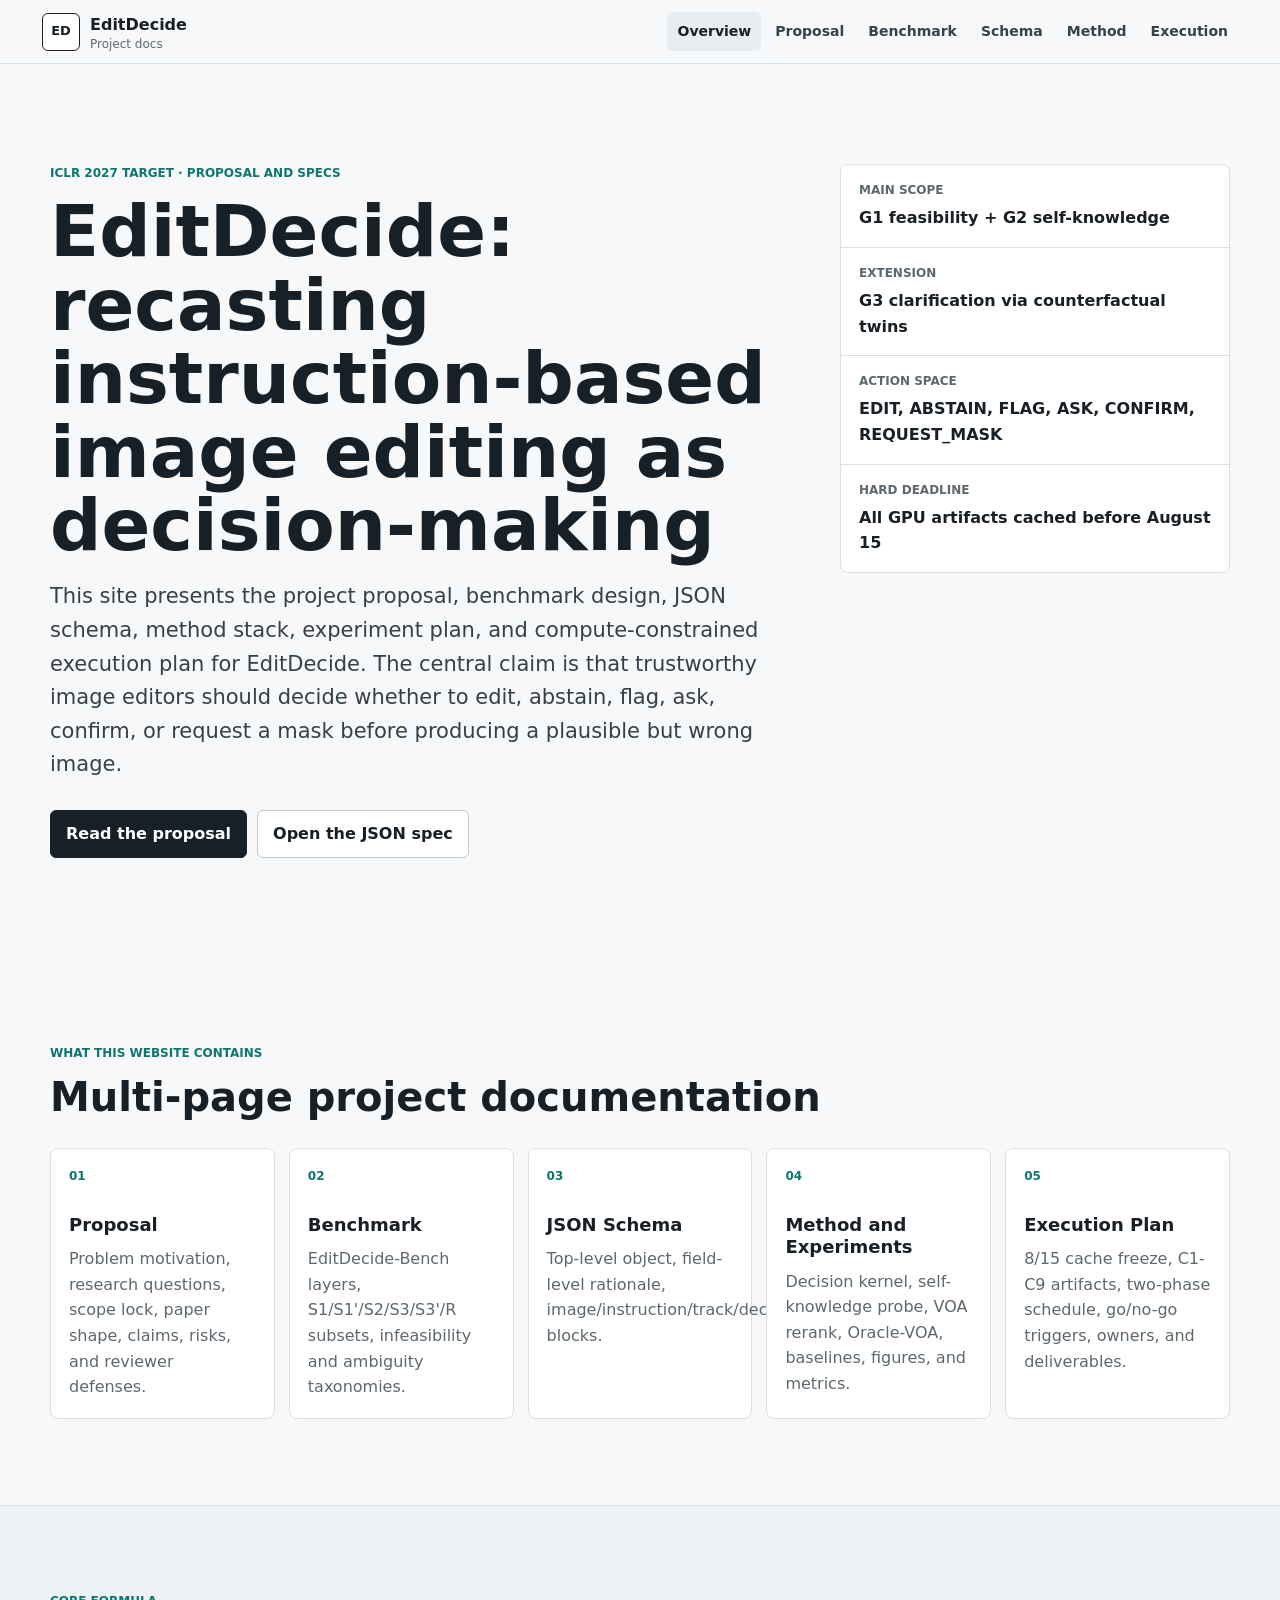
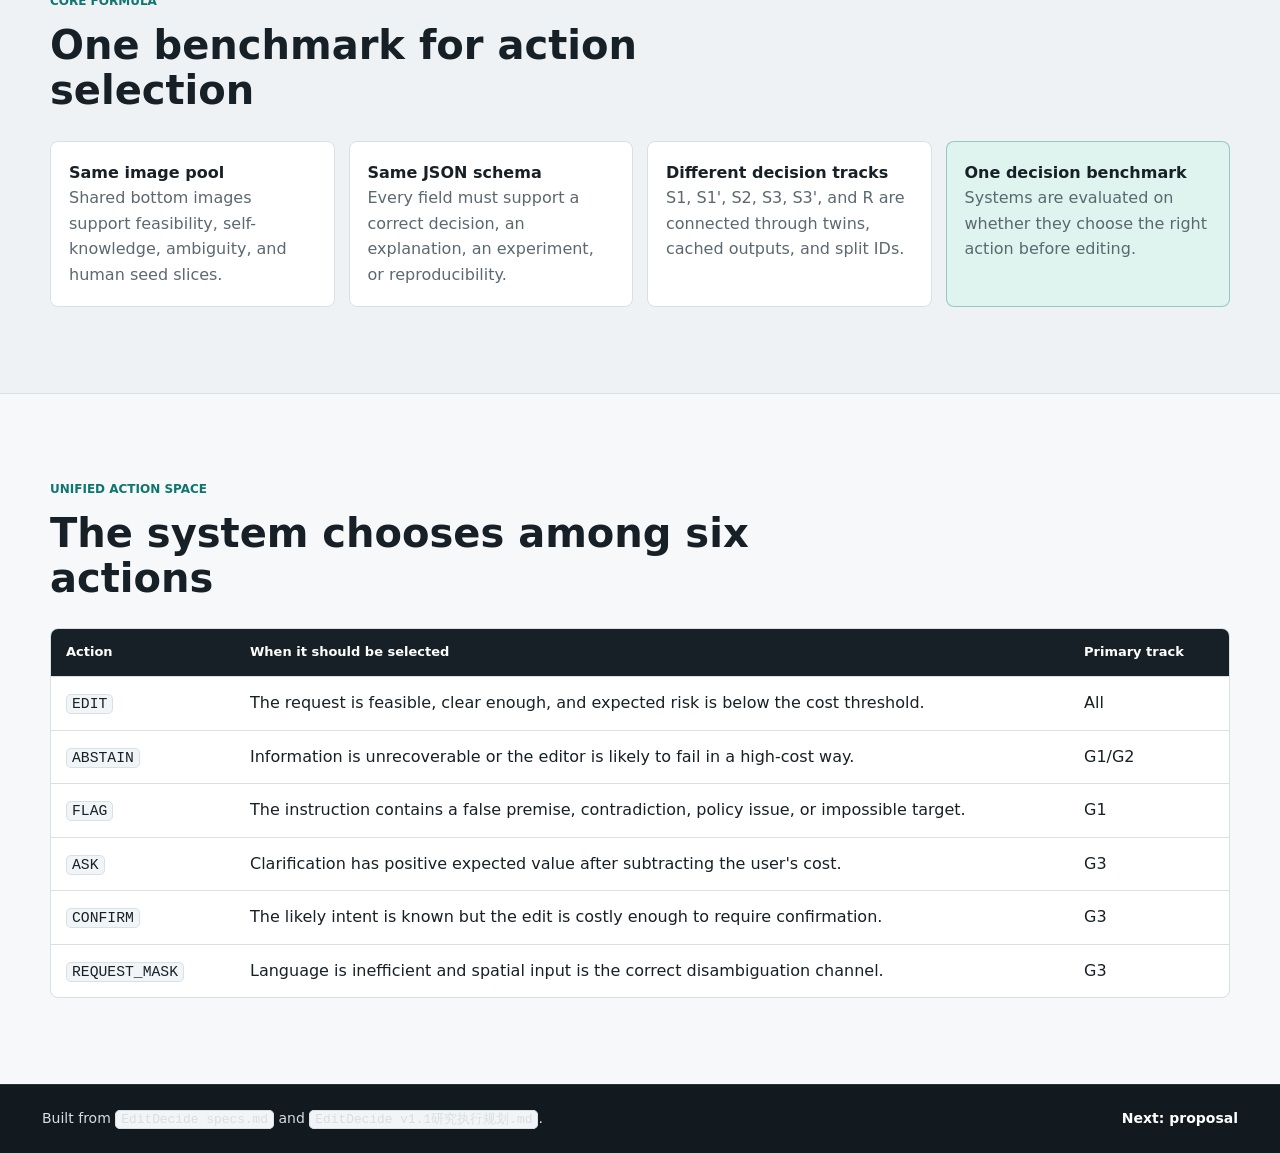
==== commit 98e09ca3: "Build multi-page project docs site" ====
--- a/index.html
+++ b/index.html
@@ -3,437 +3,126 @@
   <head>
     <meta charset="utf-8" />
     <meta name="viewport" content="width=device-width, initial-scale=1" />
-    <title>EditDecide Proposal</title>
+    <title>EditDecide Documentation</title>
     <meta
       name="description"
-      content="EditDecide proposal showcase: recasting instruction-based image editing as cost-sensitive decision-making."
+      content="EditDecide project proposal, benchmark specification, schema, method, experiments, and execution plan."
     />
     <link rel="stylesheet" href="styles.css" />
   </head>
   <body>
-    <header class="topbar">
-      <a class="brand" href="#top" aria-label="EditDecide home">
+    <header class="site-header">
+      <a class="brand" href="index.html" aria-label="EditDecide home">
         <span class="brand-mark">ED</span>
-        <span>
-          <strong>EditDecide</strong>
-          <small>Proposal Brief</small>
-        </span>
+        <span><strong>EditDecide</strong><small>Project docs</small></span>
       </a>
-      <nav class="nav" aria-label="Primary navigation">
-        <a href="#scope">Scope</a>
-        <a href="#bench">Bench</a>
-        <a href="#method">Method</a>
-        <a href="#experiments">Experiments</a>
-        <a href="#timeline">Timeline</a>
-        <a href="#risks">Risks</a>
-      </nav>
-      <button class="menu-button" type="button" aria-label="Open navigation" aria-expanded="false">
+      <button class="menu-button" type="button" aria-label="Toggle navigation" aria-expanded="false">
         <span></span><span></span><span></span>
       </button>
+      <nav class="site-nav" aria-label="Primary navigation">
+        <a class="active" href="index.html">Overview</a>
+        <a href="proposal.html">Proposal</a>
+        <a href="benchmark.html">Benchmark</a>
+        <a href="schema.html">Schema</a>
+        <a href="method.html">Method</a>
+        <a href="execution.html">Execution</a>
+      </nav>
     </header>
 
-    <main id="top">
-      <section class="hero" aria-labelledby="hero-title">
-        <img src="assets/editdecide-system-visual.png" alt="" class="hero-image" />
-        <div class="hero-overlay"></div>
-        <div class="hero-content">
-          <p class="kicker">ICLR 2027 target · compute freeze on August 15</p>
-          <h1 id="hero-title">EditDecide: image editing as a decision problem</h1>
-          <p class="hero-copy">
-            We reframe instruction-based image editing from pure generation into cost-sensitive
-            action selection under latent feasibility <strong>f</strong> and intent <strong>z</strong>.
-            A trustworthy editor should decide whether to edit, abstain, flag, ask, confirm, or
-            request a mask before producing a plausible but wrong image.
+    <main>
+      <section class="hero doc-hero">
+        <div>
+          <p class="eyebrow">ICLR 2027 target · proposal and specs</p>
+          <h1>EditDecide: recasting instruction-based image editing as decision-making</h1>
+          <p class="lead">
+            This site presents the project proposal, benchmark design, JSON schema, method stack,
+            experiment plan, and compute-constrained execution plan for EditDecide. The central
+            claim is that trustworthy image editors should decide whether to edit, abstain, flag,
+            ask, confirm, or request a mask before producing a plausible but wrong image.
           </p>
-          <div class="hero-actions" aria-label="Proposal highlights">
-            <a class="primary-link" href="#story">Read proposal</a>
-            <a class="secondary-link" href="#timeline">Execution plan</a>
+          <div class="button-row">
+            <a class="button primary" href="proposal.html">Read the proposal</a>
+            <a class="button" href="schema.html">Open the JSON spec</a>
           </div>
         </div>
-        <aside class="hero-panel" aria-label="Current project constraints">
-          <div>
-            <span class="metric">G1 + G2</span>
-            <small>Mainline scope</small>
-          </div>
-          <div>
-            <span class="metric">6 actions</span>
-            <small>Unified policy</small>
-          </div>
-          <div>
-            <span class="metric">8/15</span>
-            <small>GPU artifact freeze</small>
-          </div>
+        <aside class="summary-panel">
+          <dl>
+            <div><dt>Main scope</dt><dd>G1 feasibility + G2 self-knowledge</dd></div>
+            <div><dt>Extension</dt><dd>G3 clarification via counterfactual twins</dd></div>
+            <div><dt>Action space</dt><dd>EDIT, ABSTAIN, FLAG, ASK, CONFIRM, REQUEST_MASK</dd></div>
+            <div><dt>Hard deadline</dt><dd>All GPU artifacts cached before August 15</dd></div>
+          </dl>
         </aside>
       </section>
 
-      <section class="section section-tight" id="story">
-        <div class="section-heading">
-          <p class="eyebrow">30-second read</p>
-          <h2>The exact proposal in one frame</h2>
-          <p>
-            Current editors execute instructions, but they rarely decide whether the request is
-            feasible, clear, safe, or likely to fail. EditDecide makes that decision explicit.
-          </p>
+      <section class="section">
+        <div class="section-title">
+          <p class="eyebrow">What this website contains</p>
+          <h2>Multi-page project documentation</h2>
         </div>
-
-        <div class="flow-grid" aria-label="EditDecide core formula">
-          <div class="flow-card">
-            <span class="flow-index">01</span>
-            <h3>Same image pool</h3>
-            <p>Shared bottom images support infeasible, feasible-twin, self-knowledge, and ambiguity tracks.</p>
-          </div>
-          <div class="flow-card">
-            <span class="flow-index">02</span>
-            <h3>Same JSON schema</h3>
-            <p>Every field must serve the correct decision, the reason, an experiment, or reproducibility.</p>
-          </div>
-          <div class="flow-card">
-            <span class="flow-index">03</span>
-            <h3>Different decision tracks</h3>
-            <p>S1, S1', S2, S3, S3', and human seed examples form one benchmark, not disconnected tasks.</p>
-          </div>
-          <div class="flow-card result">
-            <span class="flow-index">=</span>
-            <h3>One decision benchmark</h3>
-            <p>Evaluate whether systems should EDIT, FLAG, ABSTAIN, ASK, CONFIRM, or REQUEST_MASK.</p>
-          </div>
+        <div class="page-grid">
+          <a class="page-card" href="proposal.html">
+            <span>01</span>
+            <h3>Proposal</h3>
+            <p>Problem motivation, research questions, scope lock, paper shape, claims, risks, and reviewer defenses.</p>
+          </a>
+          <a class="page-card" href="benchmark.html">
+            <span>02</span>
+            <h3>Benchmark</h3>
+            <p>EditDecide-Bench layers, S1/S1'/S2/S3/S3'/R subsets, infeasibility and ambiguity taxonomies.</p>
+          </a>
+          <a class="page-card" href="schema.html">
+            <span>03</span>
+            <h3>JSON Schema</h3>
+            <p>Top-level object, field-level rationale, image/instruction/track/decision/feasibility blocks.</p>
+          </a>
+          <a class="page-card" href="method.html">
+            <span>04</span>
+            <h3>Method and Experiments</h3>
+            <p>Decision kernel, self-knowledge probe, VOA rerank, Oracle-VOA, baselines, figures, and metrics.</p>
+          </a>
+          <a class="page-card" href="execution.html">
+            <span>05</span>
+            <h3>Execution Plan</h3>
+            <p>8/15 cache freeze, C1-C9 artifacts, two-phase schedule, go/no-go triggers, owners, and deliverables.</p>
+          </a>
         </div>
       </section>
 
-      <section class="section band" id="decision-space">
-        <div class="section-heading">
-          <p class="eyebrow">Unified action space</p>
-          <h2>The proposal is about deciding before editing</h2>
+      <section class="section band">
+        <div class="section-title">
+          <p class="eyebrow">Core formula</p>
+          <h2>One benchmark for action selection</h2>
         </div>
-        <div class="action-map">
-          <article>
-            <span>EDIT</span>
-            <p>Feasible, sufficiently clear, and expected risk is below the cost-sensitive threshold.</p>
-          </article>
-          <article>
-            <span>ABSTAIN</span>
-            <p>Information is unrecoverable or editor failure risk makes action worse than non-action.</p>
-          </article>
-          <article>
-            <span>FLAG</span>
-            <p>False premise, contradiction, missing executable context, or out-of-scope request.</p>
-          </article>
-          <article>
-            <span>ASK</span>
-            <p>Clarification has positive value after subtracting user cost.</p>
-          </article>
-          <article>
-            <span>CONFIRM</span>
-            <p>The likely intent is known but costly enough to require confirmation.</p>
-          </article>
-          <article>
-            <span>REQUEST_MASK</span>
-            <p>Language is inefficient and spatial input is the right disambiguation channel.</p>
-          </article>
+        <div class="formula-grid">
+          <article><strong>Same image pool</strong><p>Shared bottom images support feasibility, self-knowledge, ambiguity, and human seed slices.</p></article>
+          <article><strong>Same JSON schema</strong><p>Every field must support a correct decision, an explanation, an experiment, or reproducibility.</p></article>
+          <article><strong>Different decision tracks</strong><p>S1, S1', S2, S3, S3', and R are connected through twins, cached outputs, and split IDs.</p></article>
+          <article class="accent"><strong>One decision benchmark</strong><p>Systems are evaluated on whether they choose the right action before editing.</p></article>
         </div>
       </section>
 
-      <section class="section" id="scope">
-        <div class="section-heading">
-          <p class="eyebrow">Scope lock</p>
-          <h2>What stays in the ICLR version</h2>
-          <p>
-            The plan deliberately narrows the paper to the claims that can survive a 7-week GPU window.
-            G3 is kept only where it can be cached and analyzed offline.
-          </p>
+      <section class="section">
+        <div class="section-title">
+          <p class="eyebrow">Unified action space</p>
+          <h2>The system chooses among six actions</h2>
         </div>
-        <div class="scope-board">
-          <article class="scope-column must">
-            <h3>Must do</h3>
-            <ul>
-              <li>G1 feasibility and abstention with five infeasibility types.</li>
-              <li>Feasible twins and SHR-ORR Pareto to expose over-refusal.</li>
-              <li>G2 self-knowledge probe g(s), Brier score, and risk-coverage.</li>
-              <li>VOA Rerank, Oracle-VOA upper bound, joint vs two-stage.</li>
-              <li>EditDecide-Lite and shared vs decoupled probe ablation.</li>
-            </ul>
-          </article>
-          <article class="scope-column stretch">
-            <h3>Extension</h3>
-            <ul>
-              <li>G3 counterfactual twins and cached direct-edit outputs.</li>
-              <li>50% direct-edit ceiling for blind editing under hidden intents.</li>
-              <li>100-example human seed slice for ecological validity.</li>
-            </ul>
-          </article>
-          <article class="scope-column later">
-            <h3>Deferred</h3>
-            <ul>
-              <li>Full do-ask causal intervention with human-in-the-loop responses.</li>
-              <li>G4 multi-solution disagreement distribution.</li>
-              <li>Full cost-sensitive GRPO unless everything else is stable.</li>
-            </ul>
-          </article>
-        </div>
-      </section>
-
-      <section class="section band" id="bench">
-        <div class="section-heading">
-          <p class="eyebrow">EditDecide-Bench</p>
-          <h2>Dataset layers, subsets, and why they exist</h2>
-        </div>
-        <div class="split-layout">
-          <div class="layers">
-            <div><strong>Layer 1</strong><span>Raw episode: image + user instruction</span></div>
-            <div><strong>Layer 2</strong><span>Decision annotation: feasibility, ambiguity, action, rationale</span></div>
-            <div><strong>Layer 3</strong><span>Twin structure: feasible and counterfactual intent twins</span></div>
-            <div><strong>Layer 4</strong><span>Editor behavior: outputs, refusal text, hidden states</span></div>
-            <div><strong>Layer 5</strong><span>Evaluation: judges, human labels, split IDs, cached paths</span></div>
-          </div>
-          <div class="subset-table" role="table" aria-label="Benchmark subsets">
-            <div class="table-row table-head" role="row">
-              <span>Subset</span><span>MPU size</span><span>Purpose</span>
-            </div>
-            <div class="table-row" role="row"><span>S1</span><span>600</span><span>Infeasible instructions for G1</span></div>
-            <div class="table-row" role="row"><span>S1'</span><span>600</span><span>Feasible twins to prevent refuse-everything systems</span></div>
-            <div class="table-row" role="row"><span>S2</span><span>1K</span><span>Self-knowledge labels and hidden-state probes</span></div>
-            <div class="table-row" role="row"><span>S3</span><span>1K</span><span>Ambiguous but feasible instructions</span></div>
-            <div class="table-row" role="row"><span>S3'</span><span>200 pairs</span><span>Counterfactual twins for offline clarification value</span></div>
-            <div class="table-row" role="row"><span>R</span><span>100</span><span>Human seed slice for realism checks</span></div>
-          </div>
-        </div>
-      </section>
-
-      <section class="section" id="taxonomy">
-        <div class="section-heading">
-          <p class="eyebrow">Taxonomy</p>
-          <h2>Failure types the benchmark must separate</h2>
-        </div>
-        <div class="taxonomy-grid">
-          <article>
-            <h3>Five infeasibility types</h3>
-            <div class="pill-list">
-              <span>false_premise</span>
-              <span>impossible</span>
-              <span>contradictory</span>
-              <span>ill_posed</span>
-              <span>out_of_scope_or_unsafe</span>
-            </div>
-            <p>
-              These support silent hallucination measurement, over-refusal controls, reviewer defense,
-              and pixel-grounded feasibility rather than text-only abstention.
-            </p>
-          </article>
-          <article>
-            <h3>Seven ambiguity types</h3>
-            <div class="pill-list">
-              <span>target</span>
-              <span>operation</span>
-              <span>region</span>
-              <span>degree</span>
-              <span>style</span>
-              <span>preservation</span>
-              <span>interaction</span>
-            </div>
-            <p>
-              These keep clarification in the unified schema while limiting main-paper scope to cached
-              counterfactual twin evaluation.
-            </p>
-          </article>
-        </div>
-      </section>
-
-      <section class="section band" id="schema">
-        <div class="section-heading">
-          <p class="eyebrow">Schema rationale</p>
-          <h2>JSON fields map directly to claims and figures</h2>
-          <p>
-            The schema is intentionally broad because it is the join key across data construction,
-            editor behavior, probes, judges, VOA decisions, and post-freeze reproducibility.
-          </p>
-        </div>
-        <div class="schema-layout">
-          <pre><code>{
-  "sample_id": "ed_s1_000001",
-  "tracks": { "primary": "feasibility" },
-  "image": {},
-  "instruction": {},
-  "decision_labels": {},
-  "feasibility": {},
-  "ambiguity": {},
-  "intent_graph": {},
-  "twins": {},
-  "editor_runs": [],
-  "self_knowledge": {},
-  "judge_outputs": {},
-  "voa": {},
-  "cache": {},
-  "provenance": {}
-}</code></pre>
-          <div class="schema-notes">
-            <article><strong>Correct decision</strong><span>decision_labels, feasibility, ambiguity, intent_graph</span></article>
-            <article><strong>Why it is correct</strong><span>evidence, gold_reason, rationale type, human annotations</span></article>
-            <article><strong>Which experiment needs it</strong><span>tracks, rq_tags, paper_use, editor_runs, self_knowledge</span></article>
-            <article><strong>Can it be reproduced</strong><span>dataset_version, split, cache paths, provenance, pinned judge outputs</span></article>
-          </div>
-        </div>
-      </section>
-
-      <section class="section" id="method">
-        <div class="section-heading">
-          <p class="eyebrow">Method stack</p>
-          <h2>One decision kernel, one shared self-knowledge signal</h2>
-        </div>
-        <div class="method-pipeline" aria-label="EditDecide method pipeline">
-          <div><span>Input</span><strong>I + u</strong><small>image and instruction</small></div>
-          <div><span>Perceive</span><strong>Intent-feasibility graph</strong><small>belief b_t(f, z)</small></div>
-          <div><span>Signal</span><strong>Probe g(s)</strong><small>failure prior and calibration target</small></div>
-          <div><span>Decide</span><strong>argmax VOA(a; b_t)</strong><small>six action policy</small></div>
-        </div>
-        <div class="method-levels">
-          <article><span>Level 0</span><strong>Always-Edit / Always-Abstain / Generic-Ask</strong><p>Task difficulty anchors.</p></article>
-          <article><span>Level 1</span><strong>EditDecide-Lite</strong><p>Graph-SFT + DPO, single forward pass.</p></article>
-          <article><span>Level 2</span><strong>VOA Rerank</strong><p>Main method: explicit cost-sensitive decision selection.</p></article>
-          <article><span>Level 3</span><strong>Oracle-VOA</strong><p>Diagnostic upper bound using true edit outcomes.</p></article>
-          <article><span>Level 4</span><strong>Should-Edit gates and probe heads</strong><p>G1/G2 capability diagnosis.</p></article>
-        </div>
-      </section>
-
-      <section class="section band" id="experiments">
-        <div class="section-heading">
-          <p class="eyebrow">Must-win evidence</p>
-          <h2>The figures that defend the unified claim</h2>
-        </div>
-        <div class="evidence-grid">
-          <article class="evidence-card priority">
-            <span>Fig. 5</span>
-            <h3>joint VOA vs two-stage</h3>
-            <p>Tests whether unified decision-making beats filter-then-ask on net utility.</p>
-          </article>
-          <article class="evidence-card">
-            <span>Fig. 3</span>
-            <h3>SHR-ORR Pareto</h3>
-            <p>Shows silent hallucination reduction without hiding over-refusal cost.</p>
-          </article>
-          <article class="evidence-card">
-            <span>Fig. 4</span>
-            <h3>Risk-coverage</h3>
-            <p>Tests whether pre-generation self-knowledge reduces residual failure risk.</p>
-          </article>
-          <article class="evidence-card">
-            <span>Table 2</span>
-            <h3>shared vs decoupled probe</h3>
-            <p>Defends that g(s) is a real bridge between abstention and clarification.</p>
-          </article>
-          <article class="evidence-card">
-            <span>Fig. 6</span>
-            <h3>Twin Success ceiling</h3>
-            <p>Shows blind direct editing cannot satisfy both hidden intents in counterfactual twins.</p>
-          </article>
-          <article class="evidence-card">
-            <span>Table 1</span>
-            <h3>cross-editor results</h3>
-            <p>Reports SHR, ORR, risk-coverage AUC, net utility, and twin success.</p>
-          </article>
-        </div>
-      </section>
-
-      <section class="section" id="timeline">
-        <div class="section-heading">
-          <p class="eyebrow">Compute-constrained plan</p>
-          <h2>Everything GPU-dependent must be cached before August 15</h2>
-        </div>
-        <div class="timeline-tabs" role="tablist" aria-label="Timeline phases">
-          <button class="tab active" type="button" data-tab="phase-a" role="tab" aria-selected="true">Phase A</button>
-          <button class="tab" type="button" data-tab="phase-b" role="tab" aria-selected="false">Phase B</button>
-          <button class="tab" type="button" data-tab="checkpoints" role="tab" aria-selected="false">Go / No-Go</button>
-        </div>
-        <div class="tab-panel active" id="phase-a" role="tabpanel">
-          <div class="timeline">
-            <article><span>W1</span><p>Lock scope, schema, VOA, action space, citation corrections, and 20-30 high-quality examples.</p></article>
-            <article><span>W2-3</span><p>Build S1/S1'/S2/S3/S3' and R; run judge-human agreement and distribution checks.</p></article>
-            <article><span>W4</span><p>Train EditDecide-Lite; cache all editor outputs; produce initial SHR-ORR Pareto.</p></article>
-            <article><span>W5</span><p>Collect hidden states, train probe, report Brier and risk-coverage; calibrate surrogate.</p></article>
-            <article><span>W6-7</span><p>Run VOA Rerank, Oracle-VOA, joint-vs-two-stage, shared-vs-decoupled, and twin outputs.</p></article>
-            <article><span>8/15</span><p>Freeze C1-C9 and verify every paper figure can be redrawn from cache without GPU.</p></article>
-          </div>
-        </div>
-        <div class="tab-panel" id="phase-b" role="tabpanel">
-          <div class="timeline">
-            <article><span>8/15-8/22</span><p>Human-evaluation correlation, calibration finalization, and failure taxonomy.</p></article>
-            <article><span>8/22-9/5</span><p>Counterfactual twin analysis, ablation write-up, and related-work comparison.</p></article>
-            <article><span>9/5-9/18</span><p>Draft 9-page main paper, appendix, rebuttal bank, significance tests, and final figures.</p></article>
-            <article><span>9/18-deadline</span><p>Internal review, page compression, OpenReview submission, and release preparation.</p></article>
-          </div>
-        </div>
-        <div class="tab-panel" id="checkpoints" role="tabpanel">
-          <div class="checkpoint-grid">
-            <article><strong>W3</strong><span>Benchmark quality and judge kappa stable; otherwise shrink to G1 benchmark paper.</span></article>
-            <article><strong>W4</strong><span>SOTA editors show meaningful SHR; otherwise move mainline toward G2.</span></article>
-            <article><strong>W5</strong><span>Risk-coverage beats random, surrogate rho reaches target, C2-C4 run end-to-end.</span></article>
-            <article><strong>W7</strong><span>VOA Rerank beats generic baselines and joint beats two-stage.</span></article>
-            <article><strong>Mid-Sep</strong><span>Nine-page paper is focused and statistically defensible.</span></article>
-          </div>
-        </div>
-      </section>
-
-      <section class="section band" id="deliverables">
-        <div class="section-heading">
-          <p class="eyebrow">Deliverables</p>
-          <h2>What the project should release</h2>
-        </div>
-        <div class="deliverable-grid">
-          <article><strong>EditDecide-Bench</strong><span>Dataset, data card, schema, splits, and human seed slice.</span></article>
-          <article><strong>Evaluation harness</strong><span>run_eval.py, pinned VLM judge, public prompts, and significance tests.</span></article>
-          <article><strong>Checkpoints</strong><span>Probe, surrogate, Lite, Rerank, and model cards or hosted weights.</span></article>
-          <article><strong>Leaderboard</strong><span>SHR-ORR, calibration, net utility, and twin-success results.</span></article>
-          <article><strong>Interactive demo</strong><span>Image + instruction in, six-state decision and reason out.</span></article>
-          <article><strong>figures.ipynb</strong><span>Offline redraw from frozen caches for rebuttal and reproducibility.</span></article>
-        </div>
-      </section>
-
-      <section class="section" id="risks">
-        <div class="section-heading">
-          <p class="eyebrow">Reviewer defense</p>
-          <h2>Known attacks and planned evidence</h2>
-        </div>
-        <div class="risk-list">
-          <article>
-            <h3>"This is AbstentionBench for pixels."</h3>
-            <p>Defense: pixel-grounded feasibility, feasible twins, over-refusal metrics, and editor-output evaluation.</p>
-          </article>
-          <article>
-            <h3>"The unified story is decorative."</h3>
-            <p>Defense: joint-VOA vs two-stage and shared-vs-decoupled probe are main-paper ablations.</p>
-          </article>
-          <article>
-            <h3>"Synthetic data is unrealistic."</h3>
-            <p>Defense: 100-150 human seed examples, independent labels, Cohen's kappa, and distribution tests.</p>
-          </article>
-          <article>
-            <h3>"VLM judges drift or are unreliable."</h3>
-            <p>Defense: pinned judge version, public prompt, judge-human agreement, and multiple-judge sensitivity.</p>
-          </article>
-          <article>
-            <h3>"Self-knowledge cannot be tested on API editors."</h3>
-            <p>Defense: explicitly split black-box G1/G4 editors from open-weight G2/probe editors.</p>
-          </article>
-        </div>
-      </section>
-
-      <section class="section final-band">
-        <div class="final-copy">
-          <p class="eyebrow">Positioning</p>
-          <h2>The paper should claim editing-specific instantiation, not new decision theory</h2>
-          <p>
-            VOA, reject options, and clarification value are known ideas. EditDecide's defensible novelty is
-            the instruction-based image editing instantiation: pixel-grounded feasibility, feasible-twin
-            controls, editor self-knowledge, and a single schema that tests joint action selection.
-          </p>
+        <div class="action-table">
+          <div class="row head"><span>Action</span><span>When it should be selected</span><span>Primary track</span></div>
+          <div class="row"><span><code>EDIT</code></span><span>The request is feasible, clear enough, and expected risk is below the cost threshold.</span><span>All</span></div>
+          <div class="row"><span><code>ABSTAIN</code></span><span>Information is unrecoverable or the editor is likely to fail in a high-cost way.</span><span>G1/G2</span></div>
+          <div class="row"><span><code>FLAG</code></span><span>The instruction contains a false premise, contradiction, policy issue, or impossible target.</span><span>G1</span></div>
+          <div class="row"><span><code>ASK</code></span><span>Clarification has positive expected value after subtracting the user's cost.</span><span>G3</span></div>
+          <div class="row"><span><code>CONFIRM</code></span><span>The likely intent is known but the edit is costly enough to require confirmation.</span><span>G3</span></div>
+          <div class="row"><span><code>REQUEST_MASK</code></span><span>Language is inefficient and spatial input is the correct disambiguation channel.</span><span>G3</span></div>
         </div>
       </section>
     </main>
 
-    <footer class="footer">
-      <span>Built from: EditDecide specs.md and EditDecide v1.1研究执行规划.md</span>
-      <a href="#top">Back to top</a>
+    <footer class="site-footer">
+      <span>Built from <code>EditDecide specs.md</code> and <code>EditDecide v1.1研究执行规划.md</code>.</span>
+      <a href="proposal.html">Next: proposal</a>
     </footer>
-
     <script src="script.js"></script>
   </body>
 </html>
--- a/styles.css
+++ b/styles.css
@@ -1,21 +1,22 @@
 :root {
-  --ink: #152025;
-  --muted: #526269;
-  --paper: #f6f4ee;
+  --bg: #f7f8fa;
   --surface: #ffffff;
-  --line: #d8d7cf;
-  --graphite: #20282b;
-  --teal: #0f7b78;
-  --teal-soft: #d7efeb;
-  --amber: #ba741c;
-  --amber-soft: #f4dfbd;
-  --red: #b84a42;
-  --red-soft: #f2d8d2;
-  --violet: #6f5a8e;
-  --green: #537b3a;
-  --shadow: 0 18px 45px rgba(26, 31, 34, 0.12);
+  --surface-soft: #eef2f5;
+  --ink: #172026;
+  --muted: #5c6870;
+  --line: #d9e0e5;
+  --line-strong: #bdc8d0;
+  --accent: #0f766e;
+  --accent-soft: #dff3ef;
+  --warning: #a15c12;
+  --warning-soft: #f4e3c8;
+  --danger: #a83f3f;
+  --danger-soft: #f1dcdc;
+  --ok: #477236;
+  --ok-soft: #e1edda;
+  --code: #162126;
+  --max: 1180px;
   --radius: 8px;
-  --max: 1180px;
 }
 
 * {
@@ -28,12 +29,12 @@
 
 body {
   margin: 0;
+  color: var(--ink);
+  background: var(--bg);
   font-family:
     Inter, ui-sans-serif, system-ui, -apple-system, BlinkMacSystemFont, "Segoe UI",
     sans-serif;
-  color: var(--ink);
-  background: var(--paper);
-  line-height: 1.55;
+  line-height: 1.6;
 }
 
 a {
@@ -41,26 +42,84 @@
   text-decoration: none;
 }
 
-strong {
-  font-weight: 720;
-}
-
-.topbar {
+code,
+pre {
+  font-family: ui-monospace, SFMono-Regular, Menlo, Monaco, Consolas, "Liberation Mono", monospace;
+}
+
+code {
+  border: 1px solid #d8e1e6;
+  border-radius: 5px;
+  background: #f2f5f7;
+  padding: 1px 5px;
+  font-size: 0.92em;
+}
+
+pre {
+  overflow: auto;
+  margin: 18px 0;
+  border: 1px solid #27343a;
+  border-radius: var(--radius);
+  background: var(--code);
+  color: #edf6f4;
+  padding: 18px;
+  font-size: 13px;
+  line-height: 1.55;
+}
+
+pre code {
+  border: 0;
+  background: transparent;
+  color: inherit;
+  padding: 0;
+  font-size: inherit;
+}
+
+h1,
+h2,
+h3,
+p {
+  margin-top: 0;
+}
+
+h1 {
+  max-width: 900px;
+  margin-bottom: 18px;
+  font-size: clamp(38px, 6vw, 72px);
+  line-height: 1.02;
+  letter-spacing: 0;
+}
+
+h2 {
+  margin: 0 0 16px;
+  font-size: clamp(26px, 3.4vw, 40px);
+  line-height: 1.12;
+  letter-spacing: 0;
+}
+
+h3 {
+  margin: 0 0 10px;
+  font-size: 18px;
+  line-height: 1.25;
+  letter-spacing: 0;
+}
+
+.site-header {
   position: sticky;
   top: 0;
-  z-index: 30;
+  z-index: 20;
   display: flex;
   align-items: center;
-  justify-content: space-between;
   gap: 24px;
-  padding: 12px clamp(18px, 4vw, 42px);
-  background: rgba(246, 244, 238, 0.92);
-  border-bottom: 1px solid rgba(21, 32, 37, 0.12);
-  backdrop-filter: blur(14px);
+  min-height: 64px;
+  border-bottom: 1px solid var(--line);
+  background: rgba(247, 248, 250, 0.94);
+  padding: 10px clamp(18px, 4vw, 42px);
+  backdrop-filter: blur(12px);
 }
 
 .brand {
-  display: flex;
+  display: inline-flex;
   align-items: center;
   gap: 10px;
   min-width: 190px;
@@ -75,7 +134,7 @@
   border-radius: 6px;
   background: var(--surface);
   font-size: 13px;
-  font-weight: 800;
+  font-weight: 850;
 }
 
 .brand strong,
@@ -89,22 +148,24 @@
   line-height: 1.1;
 }
 
-.nav {
+.site-nav {
   display: flex;
   align-items: center;
   gap: 4px;
-}
-
-.nav a {
+  margin-left: auto;
+}
+
+.site-nav a {
   border-radius: 6px;
-  color: #354247;
+  color: #34434a;
+  padding: 8px 10px;
   font-size: 14px;
-  padding: 8px 11px;
-}
-
-.nav a:hover,
-.nav a.active {
-  background: #e8e3d8;
+  font-weight: 650;
+}
+
+.site-nav a:hover,
+.site-nav a.active {
+  background: #e7edf1;
   color: var(--ink);
 }
 
@@ -112,10 +173,11 @@
   display: none;
   width: 42px;
   height: 42px;
-  border: 1px solid var(--line);
+  margin-left: auto;
+  border: 1px solid var(--line-strong);
   border-radius: 6px;
   background: var(--surface);
-  padding: 10px;
+  padding: 9px;
 }
 
 .menu-button span {
@@ -126,542 +188,305 @@
 }
 
 .hero {
-  position: relative;
-  min-height: calc(100vh - 64px);
-  overflow: hidden;
-  display: grid;
-  align-items: center;
-  padding: clamp(54px, 9vw, 110px) clamp(20px, 5vw, 68px);
-}
-
-.hero::after {
-  position: absolute;
-  left: 0;
-  right: 0;
-  bottom: 0;
-  height: 16vh;
-  content: "";
-  background: linear-gradient(180deg, rgba(246, 244, 238, 0), var(--paper));
-}
-
-.hero-image {
-  position: absolute;
-  inset: 0;
-  width: 100%;
-  height: 100%;
-  object-fit: cover;
-  object-position: 64% center;
-  filter: saturate(0.96) contrast(1.04);
-}
-
-.hero-overlay {
-  position: absolute;
-  inset: 0;
-  background:
-    linear-gradient(90deg, rgba(246, 244, 238, 0.96) 0%, rgba(246, 244, 238, 0.9) 34%, rgba(246, 244, 238, 0.42) 68%, rgba(246, 244, 238, 0.2) 100%),
-    linear-gradient(180deg, rgba(21, 32, 37, 0.08), rgba(21, 32, 37, 0.22));
-}
-
-.hero-content {
-  position: relative;
-  z-index: 2;
-  max-width: 720px;
-}
-
-.kicker,
+  width: min(var(--max), calc(100% - 36px));
+  margin: 0 auto;
+  padding: clamp(54px, 8vw, 100px) 0;
+}
+
+.doc-hero {
+  display: grid;
+  grid-template-columns: minmax(0, 1fr) 390px;
+  gap: clamp(28px, 5vw, 70px);
+  align-items: start;
+}
+
 .eyebrow {
-  margin: 0 0 12px;
-  color: var(--teal);
+  margin-bottom: 12px;
+  color: var(--accent);
   font-size: 12px;
-  font-weight: 800;
+  font-weight: 820;
   letter-spacing: 0;
   text-transform: uppercase;
 }
 
-h1,
-h2,
-h3,
-p {
-  margin-top: 0;
-}
-
-h1 {
-  max-width: 780px;
-  margin-bottom: 22px;
-  font-size: clamp(42px, 8vw, 86px);
-  line-height: 0.98;
-  letter-spacing: 0;
-}
-
-h2 {
-  margin-bottom: 14px;
-  font-size: clamp(30px, 4vw, 48px);
-  line-height: 1.08;
-  letter-spacing: 0;
-}
-
-h3 {
-  margin-bottom: 10px;
-  font-size: 18px;
-  line-height: 1.24;
-  letter-spacing: 0;
-}
-
-.hero-copy {
-  max-width: 670px;
-  color: #263338;
-  font-size: clamp(17px, 2.2vw, 21px);
-}
-
-.hero-actions {
+.lead {
+  max-width: 860px;
+  color: #334149;
+  font-size: clamp(17px, 2vw, 21px);
+}
+
+.button-row {
   display: flex;
   flex-wrap: wrap;
-  gap: 12px;
-  margin-top: 30px;
-}
-
-.primary-link,
-.secondary-link {
+  gap: 10px;
+  margin-top: 28px;
+}
+
+.button {
   display: inline-flex;
   align-items: center;
-  min-height: 46px;
+  min-height: 44px;
+  border: 1px solid var(--line-strong);
   border-radius: 6px;
-  padding: 12px 17px;
-  font-weight: 750;
-}
-
-.primary-link {
+  background: var(--surface);
+  padding: 10px 15px;
+  font-weight: 760;
+}
+
+.button.primary {
+  border-color: var(--ink);
   background: var(--ink);
   color: #fff;
 }
 
-.secondary-link {
-  border: 1px solid rgba(21, 32, 37, 0.35);
-  background: rgba(255, 255, 255, 0.72);
-}
-
-.hero-panel {
-  position: absolute;
-  z-index: 3;
-  right: clamp(18px, 4vw, 54px);
-  bottom: clamp(24px, 5vw, 70px);
-  display: grid;
-  grid-template-columns: repeat(3, minmax(110px, 1fr));
-  width: min(520px, calc(100% - 36px));
-  overflow: hidden;
-  border: 1px solid rgba(21, 32, 37, 0.18);
+.summary-panel {
+  border: 1px solid var(--line);
   border-radius: var(--radius);
-  background: rgba(255, 255, 255, 0.84);
-  box-shadow: var(--shadow);
-  backdrop-filter: blur(12px);
-}
-
-.hero-panel div {
-  padding: 16px;
-  border-right: 1px solid rgba(21, 32, 37, 0.12);
-}
-
-.hero-panel div:last-child {
-  border-right: 0;
-}
-
-.metric {
-  display: block;
-  font-size: 24px;
+  background: var(--surface);
+}
+
+.summary-panel dl {
+  margin: 0;
+}
+
+.summary-panel div {
+  padding: 16px 18px;
+  border-bottom: 1px solid var(--line);
+}
+
+.summary-panel div:last-child {
+  border-bottom: 0;
+}
+
+.summary-panel dt {
+  color: var(--muted);
+  font-size: 12px;
   font-weight: 820;
-  line-height: 1.05;
-}
-
-.hero-panel small {
-  color: var(--muted);
+  text-transform: uppercase;
+}
+
+.summary-panel dd {
+  margin: 5px 0 0;
+  font-weight: 720;
 }
 
 .section {
   width: min(var(--max), calc(100% - 36px));
   margin: 0 auto;
-  padding: clamp(66px, 8vw, 104px) 0;
-}
-
-.section-tight {
-  padding-top: 44px;
+  padding: clamp(52px, 7vw, 86px) 0;
 }
 
 .band {
   width: 100%;
   max-width: none;
+  border-top: 1px solid var(--line);
+  border-bottom: 1px solid var(--line);
+  background: var(--surface-soft);
   padding-left: max(18px, calc((100vw - var(--max)) / 2));
   padding-right: max(18px, calc((100vw - var(--max)) / 2));
-  background: #ebe7dd;
-  border-top: 1px solid rgba(21, 32, 37, 0.1);
-  border-bottom: 1px solid rgba(21, 32, 37, 0.1);
-}
-
-.section-heading {
-  max-width: 760px;
-  margin-bottom: 32px;
-}
-
-.section-heading p:not(.eyebrow) {
-  color: var(--muted);
-  font-size: 18px;
-}
-
-.flow-grid {
-  display: grid;
+}
+
+.section-title {
+  max-width: 780px;
+  margin-bottom: 28px;
+}
+
+.page-grid,
+.formula-grid,
+.cards,
+.three-col,
+.pipeline {
+  display: grid;
+  gap: 14px;
+}
+
+.page-grid {
+  grid-template-columns: repeat(5, minmax(0, 1fr));
+}
+
+.formula-grid,
+.pipeline {
   grid-template-columns: repeat(4, minmax(0, 1fr));
-  gap: 14px;
-}
-
-.flow-card,
-.scope-column,
-.taxonomy-grid article,
-.evidence-card,
-.risk-list article,
-.deliverable-grid article,
-.method-levels article {
+}
+
+.three-col {
+  grid-template-columns: repeat(3, minmax(0, 1fr));
+}
+
+.cards.two {
+  grid-template-columns: repeat(2, minmax(0, 1fr));
+}
+
+.page-card,
+.formula-grid article,
+.cards article,
+.three-col article,
+.pipeline article,
+.layer-list article {
   border: 1px solid var(--line);
   border-radius: var(--radius);
   background: var(--surface);
-}
-
-.flow-card {
-  min-height: 214px;
-  padding: 20px;
-}
-
-.flow-card.result {
-  border-color: rgba(15, 123, 120, 0.4);
-  background: var(--teal-soft);
-}
-
-.flow-index {
+  padding: 18px;
+}
+
+.page-card {
+  min-height: 220px;
+}
+
+.page-card span,
+.pipeline span,
+.layer-list span {
   display: block;
-  margin-bottom: 44px;
-  color: var(--amber);
-  font-size: 13px;
+  margin-bottom: 28px;
+  color: var(--accent);
+  font-size: 12px;
   font-weight: 850;
-}
-
-.flow-card p,
-.scope-column li,
-.taxonomy-grid p,
-.evidence-card p,
-.risk-list p,
-.deliverable-grid span,
-.method-levels p {
+  text-transform: uppercase;
+}
+
+.page-card p,
+.formula-grid p,
+.cards p,
+.three-col p,
+.pipeline p,
+.layer-list p {
+  margin-bottom: 0;
   color: var(--muted);
 }
 
-.action-map {
-  display: grid;
-  grid-template-columns: repeat(6, minmax(0, 1fr));
-  border: 1px solid rgba(21, 32, 37, 0.15);
-  border-radius: var(--radius);
-  overflow: hidden;
-  background: var(--surface);
-}
-
-.action-map article {
-  min-height: 190px;
-  padding: 18px;
-  border-right: 1px solid var(--line);
-}
-
-.action-map article:last-child {
-  border-right: 0;
-}
-
-.action-map span {
-  display: inline-block;
-  margin-bottom: 36px;
-  color: var(--teal);
-  font-size: 13px;
-  font-weight: 850;
-}
-
-.action-map p {
-  margin-bottom: 0;
-  color: #3c4a4f;
-  font-size: 15px;
-}
-
-.scope-board {
-  display: grid;
-  grid-template-columns: 1.3fr 1fr 1fr;
-  gap: 16px;
-}
-
-.scope-column {
-  padding: 24px;
-}
-
-.scope-column h3 {
-  padding-bottom: 14px;
-  border-bottom: 1px solid var(--line);
-}
-
-.scope-column ul {
-  margin: 0;
-  padding-left: 18px;
-}
-
-.scope-column li + li {
-  margin-top: 10px;
-}
-
-.scope-column.must {
-  border-top: 5px solid var(--red);
-}
-
-.scope-column.stretch {
-  border-top: 5px solid var(--amber);
-}
-
-.scope-column.later {
-  border-top: 5px solid var(--green);
-}
-
-.split-layout,
-.schema-layout {
-  display: grid;
-  grid-template-columns: 0.9fr 1.1fr;
-  gap: 22px;
-  align-items: start;
-}
-
-.layers {
-  display: grid;
-  gap: 10px;
-}
-
-.layers div {
-  display: grid;
-  grid-template-columns: 105px 1fr;
-  gap: 14px;
-  min-height: 62px;
-  align-items: center;
-  border: 1px solid rgba(21, 32, 37, 0.12);
-  border-radius: var(--radius);
-  background: rgba(255, 255, 255, 0.72);
-  padding: 13px 15px;
-}
-
-.layers strong {
-  color: var(--teal);
-}
-
-.layers span,
-.table-row span,
-.schema-notes span {
-  color: #4c5a60;
-}
-
-.subset-table {
-  overflow: hidden;
-  border: 1px solid rgba(21, 32, 37, 0.15);
-  border-radius: var(--radius);
-  background: var(--surface);
-}
-
-.table-row {
-  display: grid;
-  grid-template-columns: 90px 110px 1fr;
-  gap: 14px;
-  padding: 13px 16px;
-  border-bottom: 1px solid var(--line);
-}
-
-.table-row:last-child {
-  border-bottom: 0;
-}
-
-.table-head {
-  background: var(--graphite);
-}
-
-.table-head span {
-  color: #fff;
-  font-size: 13px;
-  font-weight: 850;
-}
-
-.taxonomy-grid {
-  display: grid;
-  grid-template-columns: repeat(2, minmax(0, 1fr));
-  gap: 18px;
-}
-
-.taxonomy-grid article {
-  padding: 24px;
-}
-
-.pill-list {
-  display: flex;
-  flex-wrap: wrap;
-  gap: 8px;
-  margin: 20px 0;
-}
-
-.pill-list span {
-  border: 1px solid var(--line);
-  border-radius: 999px;
-  background: #f7f5f0;
-  padding: 7px 10px;
-  color: #314046;
-  font-family: ui-monospace, SFMono-Regular, Menlo, Monaco, Consolas, "Liberation Mono", monospace;
-  font-size: 12px;
-}
-
-pre {
-  min-height: 420px;
-  margin: 0;
-  overflow: auto;
-  border-radius: var(--radius);
-  background: #172125;
-  color: #eaf1ef;
-  padding: 22px;
-  font-size: 13px;
-  line-height: 1.6;
-}
-
-.schema-notes {
-  display: grid;
-  gap: 12px;
-}
-
-.schema-notes article {
-  display: grid;
-  gap: 4px;
-  border: 1px solid rgba(21, 32, 37, 0.12);
-  border-radius: var(--radius);
-  background: rgba(255, 255, 255, 0.75);
-  padding: 18px;
-}
-
-.method-pipeline {
-  display: grid;
-  grid-template-columns: repeat(4, minmax(0, 1fr));
-  gap: 0;
+.formula-grid article.accent {
+  border-color: rgba(15, 118, 110, 0.35);
+  background: var(--accent-soft);
+}
+
+.action-table,
+.matrix {
   overflow: hidden;
   border: 1px solid var(--line);
   border-radius: var(--radius);
   background: var(--surface);
 }
 
-.method-pipeline div {
-  min-height: 178px;
-  padding: 20px;
-  border-right: 1px solid var(--line);
-}
-
-.method-pipeline div:last-child {
-  border-right: 0;
-}
-
-.method-pipeline span {
-  display: block;
-  margin-bottom: 42px;
-  color: var(--amber);
-  font-size: 12px;
-  font-weight: 850;
-  text-transform: uppercase;
-}
-
-.method-pipeline strong,
-.method-pipeline small {
-  display: block;
-}
-
-.method-pipeline small {
-  margin-top: 8px;
-  color: var(--muted);
-}
-
-.method-levels {
-  display: grid;
-  grid-template-columns: repeat(5, minmax(0, 1fr));
-  gap: 12px;
-  margin-top: 16px;
-}
-
-.method-levels article {
-  padding: 18px;
-}
-
-.method-levels span,
-.evidence-card span {
-  display: block;
-  color: var(--teal);
-  font-size: 12px;
-  font-weight: 850;
-  text-transform: uppercase;
-}
-
-.evidence-grid {
-  display: grid;
-  grid-template-columns: repeat(3, minmax(0, 1fr));
+.row {
+  display: grid;
   gap: 14px;
-}
-
-.evidence-card {
-  min-height: 190px;
-  padding: 22px;
-}
-
-.evidence-card.priority {
-  background: var(--red-soft);
-  border-color: rgba(184, 74, 66, 0.45);
-}
-
-.timeline-tabs {
-  display: inline-flex;
-  gap: 4px;
-  margin-bottom: 18px;
-  border: 1px solid var(--line);
-  border-radius: var(--radius);
-  background: var(--surface);
-  padding: 4px;
-}
-
-.tab {
-  min-width: 112px;
-  border: 0;
-  border-radius: 6px;
-  background: transparent;
-  color: var(--muted);
-  cursor: pointer;
-  font: inherit;
-  font-weight: 760;
-  padding: 10px 13px;
-}
-
-.tab.active {
+  align-items: start;
+  border-bottom: 1px solid var(--line);
+  padding: 13px 15px;
+}
+
+.row:last-child {
+  border-bottom: 0;
+}
+
+.row.head {
   background: var(--ink);
   color: #fff;
-}
-
-.tab-panel {
-  display: none;
-}
-
-.tab-panel.active {
-  display: block;
+  font-size: 13px;
+  font-weight: 820;
+}
+
+.action-table .row {
+  grid-template-columns: 170px 1fr 130px;
+}
+
+.matrix .row {
+  grid-template-columns: repeat(auto-fit, minmax(170px, 1fr));
+}
+
+.doc-layout {
+  display: grid;
+  grid-template-columns: 220px minmax(0, 920px);
+  gap: 48px;
+  width: min(var(--max), calc(100% - 36px));
+  margin: 0 auto;
+  padding: 42px 0 90px;
+}
+
+.toc {
+  position: sticky;
+  top: 86px;
+  align-self: start;
+  display: grid;
+  gap: 3px;
+}
+
+.toc a {
+  border-left: 3px solid transparent;
+  color: var(--muted);
+  padding: 7px 9px;
+  font-size: 14px;
+}
+
+.toc a:hover {
+  border-left-color: var(--accent);
+  color: var(--ink);
+  background: #edf1f4;
+}
+
+.doc {
+  min-width: 0;
+}
+
+.doc section {
+  margin-top: 48px;
+  scroll-margin-top: 86px;
+}
+
+.doc > .eyebrow + h1 {
+  font-size: clamp(34px, 5vw, 58px);
+}
+
+.rich-list {
+  margin: 0;
+  padding-left: 22px;
+}
+
+.rich-list li + li {
+  margin-top: 10px;
+}
+
+.layer-list {
+  display: grid;
+  gap: 10px;
+}
+
+.layer-list article {
+  display: grid;
+  grid-template-columns: 110px 190px 1fr;
+  gap: 16px;
+  align-items: start;
+}
+
+.status.must {
+  border-top: 5px solid var(--danger);
+  background: var(--danger-soft);
+}
+
+.status.stretch {
+  border-top: 5px solid var(--warning);
+  background: var(--warning-soft);
+}
+
+.status.later {
+  border-top: 5px solid var(--ok);
+  background: var(--ok-soft);
 }
 
 .timeline {
   display: grid;
   gap: 10px;
+  margin: 14px 0 28px;
 }
 
 .timeline article {
   display: grid;
   grid-template-columns: 120px 1fr;
   gap: 18px;
-  align-items: start;
-  border-left: 4px solid var(--teal);
-  background: var(--surface);
+  border-left: 4px solid var(--accent);
   border-radius: 0 var(--radius) var(--radius) 0;
-  padding: 16px 18px;
+  background: var(--surface);
+  padding: 14px 16px;
 }
 
 .timeline span {
@@ -670,215 +495,93 @@
 
 .timeline p {
   margin-bottom: 0;
-  color: #4b5a60;
-}
-
-.checkpoint-grid,
-.deliverable-grid {
-  display: grid;
-  grid-template-columns: repeat(3, minmax(0, 1fr));
-  gap: 12px;
-}
-
-.checkpoint-grid article,
-.deliverable-grid article {
-  min-height: 120px;
-  border: 1px solid var(--line);
-  border-radius: var(--radius);
-  background: var(--surface);
-  padding: 18px;
-}
-
-.checkpoint-grid strong,
-.deliverable-grid strong {
-  display: block;
-  margin-bottom: 12px;
-}
-
-.checkpoint-grid span,
-.deliverable-grid span {
-  display: block;
-}
-
-.risk-list {
-  display: grid;
-  gap: 12px;
-}
-
-.risk-list article {
-  display: grid;
-  grid-template-columns: minmax(240px, 0.5fr) 1fr;
-  gap: 22px;
-  align-items: start;
-  padding: 18px;
-}
-
-.risk-list h3,
-.risk-list p {
-  margin-bottom: 0;
-}
-
-.final-band {
-  width: 100%;
-  max-width: none;
-  margin: 0;
-  padding-left: max(18px, calc((100vw - var(--max)) / 2));
-  padding-right: max(18px, calc((100vw - var(--max)) / 2));
-  background: var(--graphite);
-  color: #f8f4ea;
-}
-
-.final-copy {
-  max-width: 900px;
-}
-
-.final-copy p:not(.eyebrow) {
-  color: #d8dfdd;
-  font-size: 19px;
-}
-
-.footer {
+  color: var(--muted);
+}
+
+.site-footer {
   display: flex;
   justify-content: space-between;
   gap: 20px;
-  padding: 24px clamp(18px, 4vw, 42px);
-  background: #141a1d;
-  color: #d8dfdd;
+  border-top: 1px solid #263238;
+  background: #121a1f;
+  color: #d7dee2;
+  padding: 22px clamp(18px, 4vw, 42px);
   font-size: 14px;
 }
 
-.footer a {
+.site-footer a {
   color: #fff;
   font-weight: 780;
 }
 
-@media (max-width: 1100px) {
-  .flow-grid,
-  .action-map,
-  .method-pipeline,
-  .method-levels {
+@media (max-width: 1050px) {
+  .doc-hero,
+  .doc-layout {
+    grid-template-columns: 1fr;
+  }
+
+  .toc {
+    position: static;
+    display: flex;
+    flex-wrap: wrap;
+    border-bottom: 1px solid var(--line);
+    padding-bottom: 16px;
+  }
+
+  .page-grid {
     grid-template-columns: repeat(2, minmax(0, 1fr));
   }
 
-  .action-map article,
-  .method-pipeline div {
-    border-bottom: 1px solid var(--line);
-  }
-
-  .action-map article:nth-child(2n),
-  .method-pipeline div:nth-child(2n) {
-    border-right: 0;
-  }
-
-  .evidence-grid,
-  .checkpoint-grid,
-  .deliverable-grid {
+  .formula-grid,
+  .pipeline,
+  .three-col {
     grid-template-columns: repeat(2, minmax(0, 1fr));
   }
-
-  .split-layout,
-  .schema-layout,
-  .scope-board {
-    grid-template-columns: 1fr;
-  }
-}
-
-@media (max-width: 820px) {
-  .nav {
-    position: fixed;
-    top: 63px;
-    left: 12px;
-    right: 12px;
+}
+
+@media (max-width: 780px) {
+  .site-header {
+    flex-wrap: wrap;
+  }
+
+  .menu-button {
+    display: block;
+  }
+
+  .site-nav {
     display: none;
+    flex-basis: 100%;
     flex-direction: column;
     align-items: stretch;
-    border: 1px solid var(--line);
-    border-radius: var(--radius);
-    background: var(--surface);
-    padding: 8px;
-    box-shadow: var(--shadow);
-  }
-
-  .nav.open {
+    margin-left: 0;
+  }
+
+  .site-nav.open {
     display: flex;
   }
 
-  .nav a {
-    padding: 12px;
-  }
-
-  .menu-button {
-    display: block;
-  }
-
-  .hero {
-    min-height: 760px;
-    align-items: start;
-    padding-top: 56px;
-  }
-
-  .hero-overlay {
-    background:
-      linear-gradient(180deg, rgba(246, 244, 238, 0.98) 0%, rgba(246, 244, 238, 0.9) 48%, rgba(246, 244, 238, 0.5) 100%),
-      rgba(246, 244, 238, 0.4);
-  }
-
-  .hero-panel {
-    left: 18px;
-    right: 18px;
+  .page-grid,
+  .formula-grid,
+  .pipeline,
+  .three-col,
+  .cards.two {
     grid-template-columns: 1fr;
   }
 
-  .hero-panel div {
-    border-right: 0;
-    border-bottom: 1px solid rgba(21, 32, 37, 0.12);
-  }
-
-  .hero-panel div:last-child {
-    border-bottom: 0;
-  }
-
-  .taxonomy-grid,
-  .flow-grid,
-  .action-map,
-  .method-pipeline,
-  .method-levels,
-  .evidence-grid,
-  .checkpoint-grid,
-  .deliverable-grid {
+  .row,
+  .action-table .row,
+  .matrix .row,
+  .matrix.compact .row,
+  .layer-list article,
+  .timeline article {
     grid-template-columns: 1fr;
   }
 
-  .action-map article,
-  .method-pipeline div {
-    border-right: 0;
-  }
-
-  .table-row {
-    grid-template-columns: 70px 90px 1fr;
-    gap: 10px;
-    padding: 12px;
-    font-size: 14px;
-  }
-
-  .layers div,
-  .timeline article,
-  .risk-list article {
-    grid-template-columns: 1fr;
-    gap: 8px;
-  }
-
-  .timeline-tabs {
-    display: grid;
-    grid-template-columns: 1fr;
-    width: 100%;
-  }
-
-  .tab {
-    width: 100%;
-  }
-
-  .footer {
+  .row.head {
+    display: none;
+  }
+
+  .site-footer {
     flex-direction: column;
   }
 }
